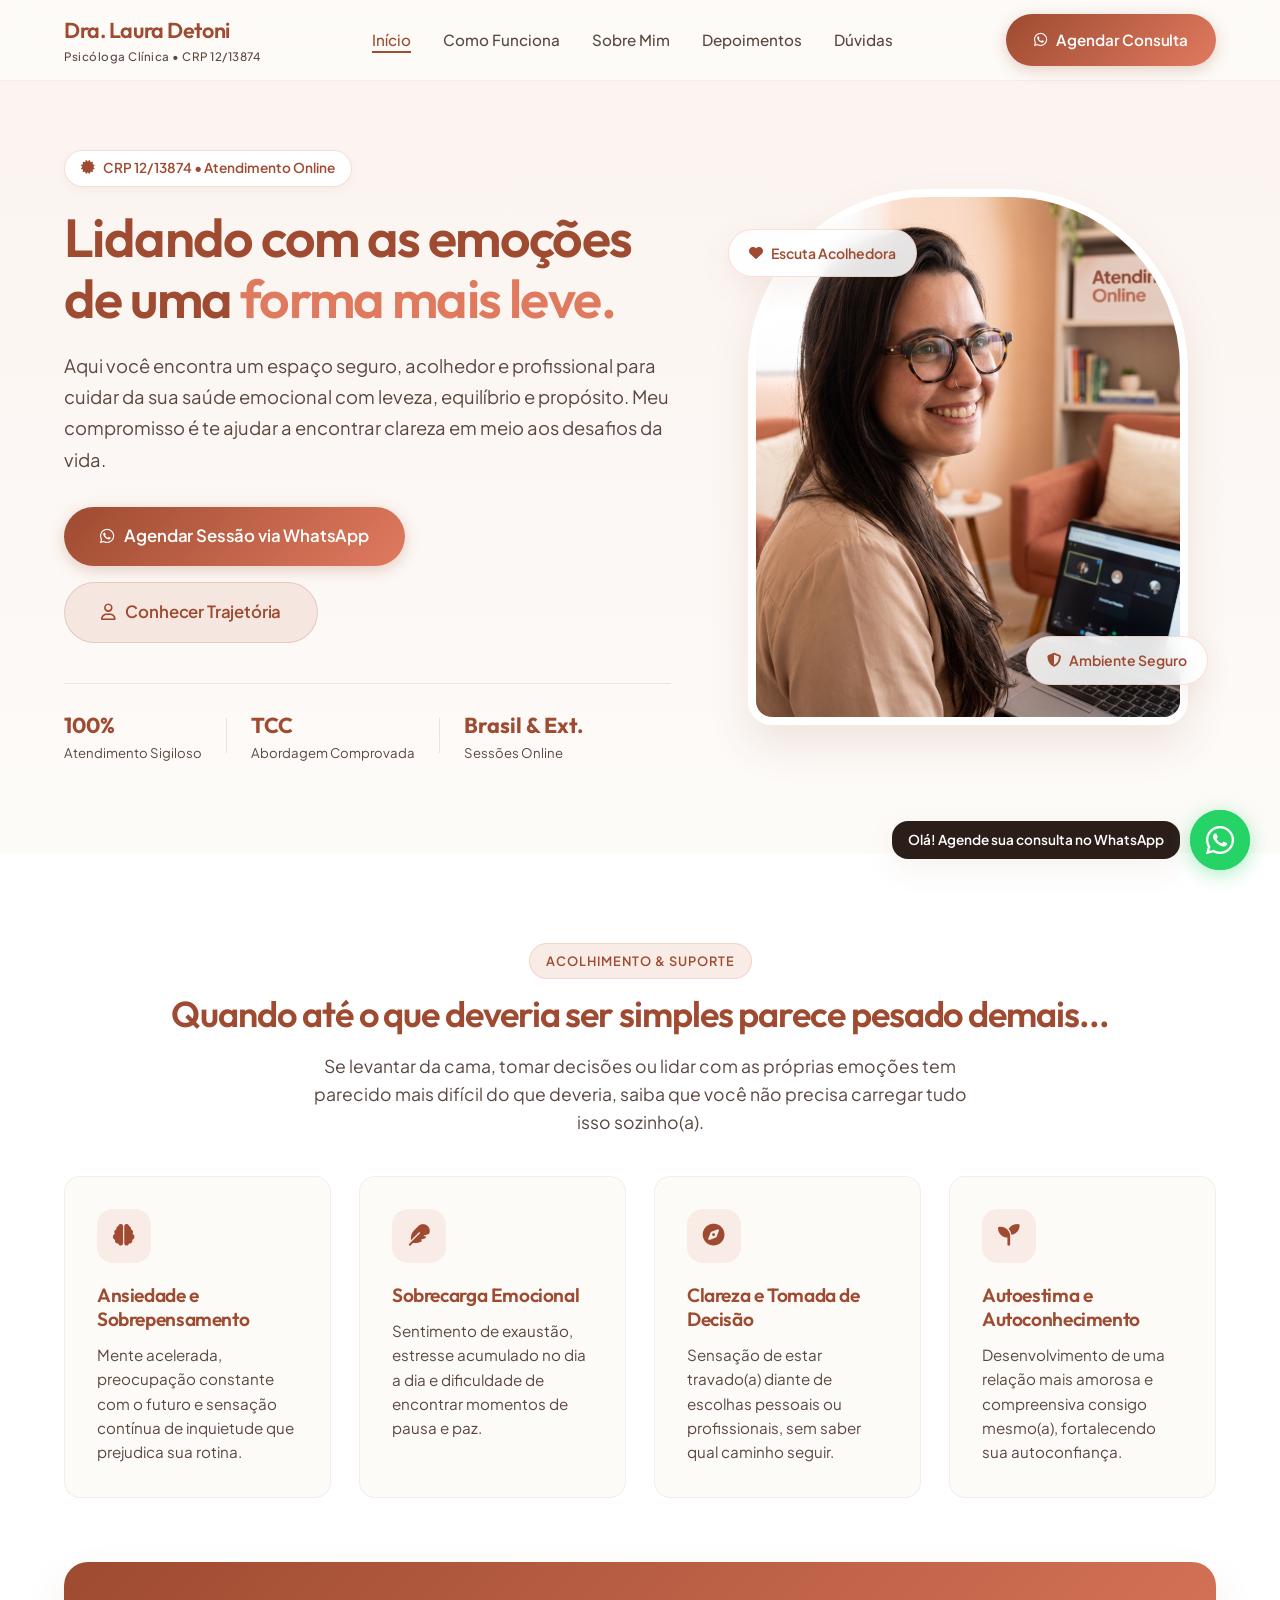
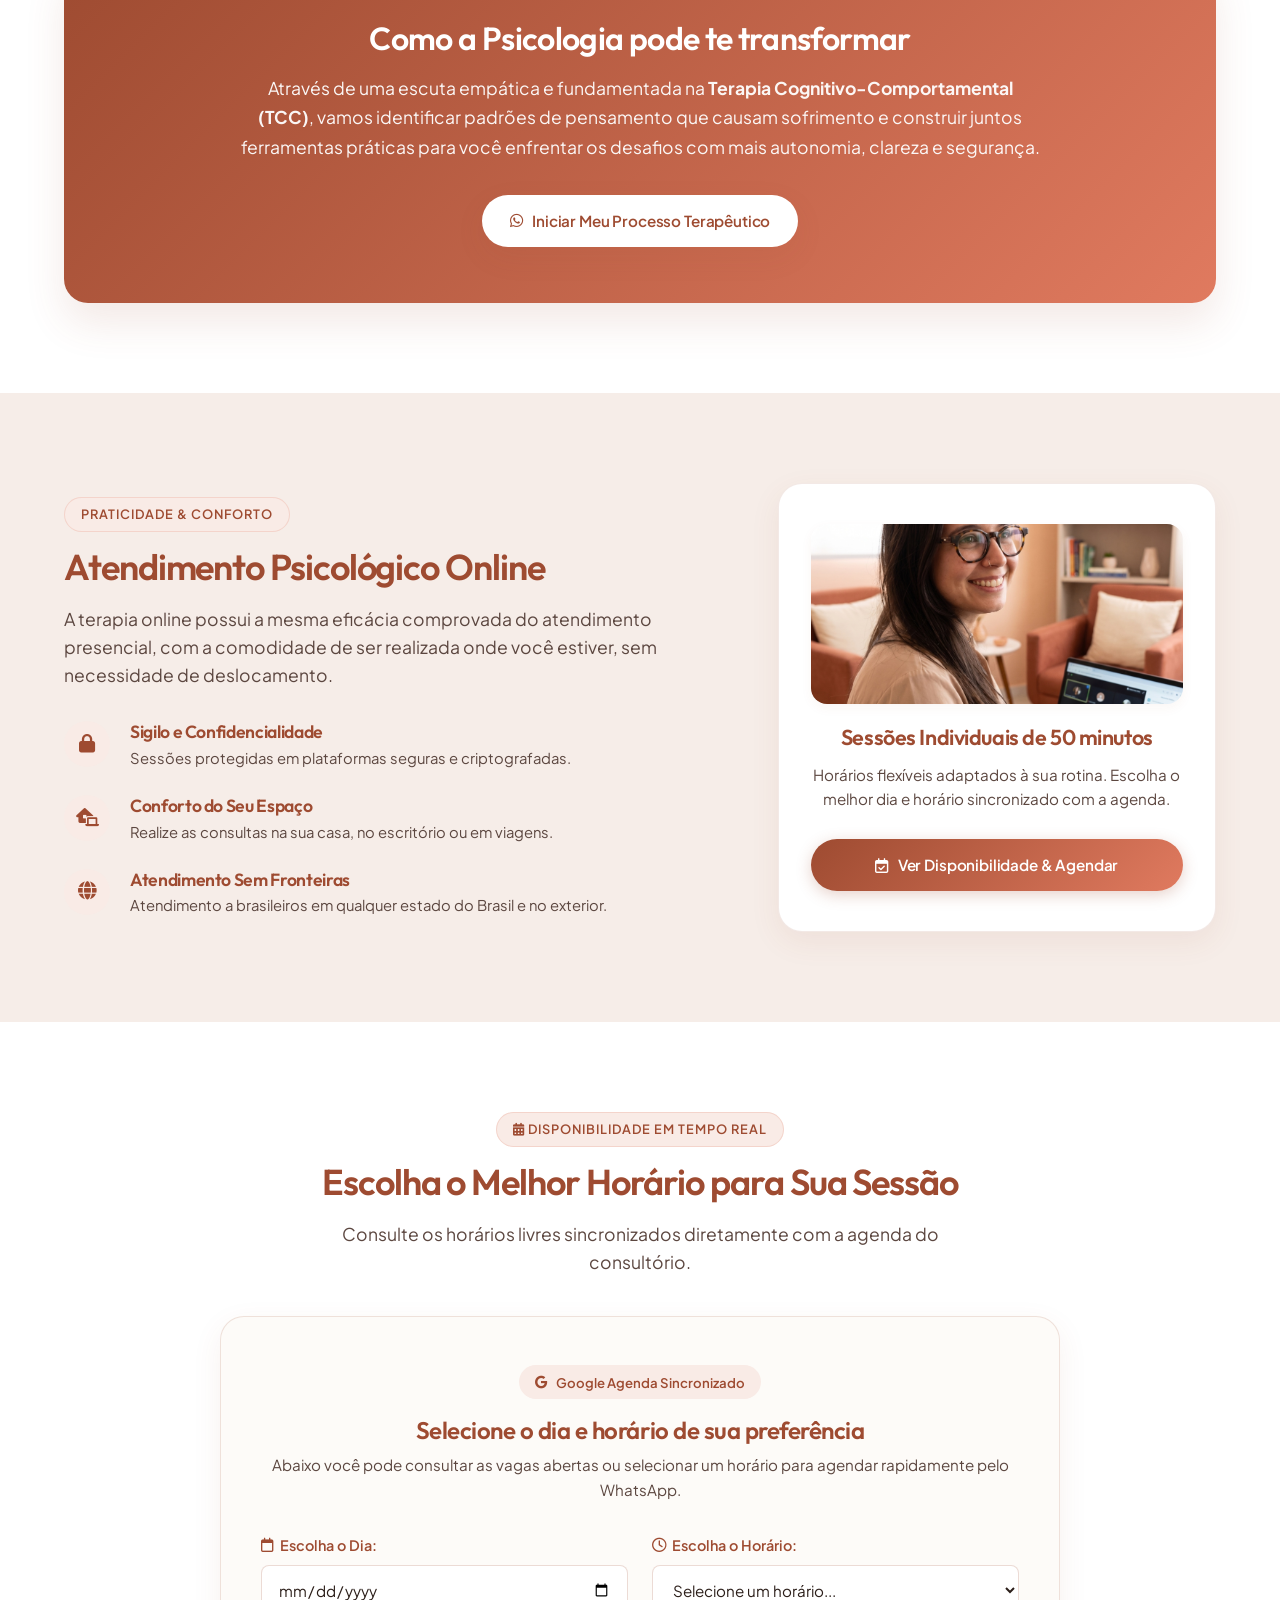
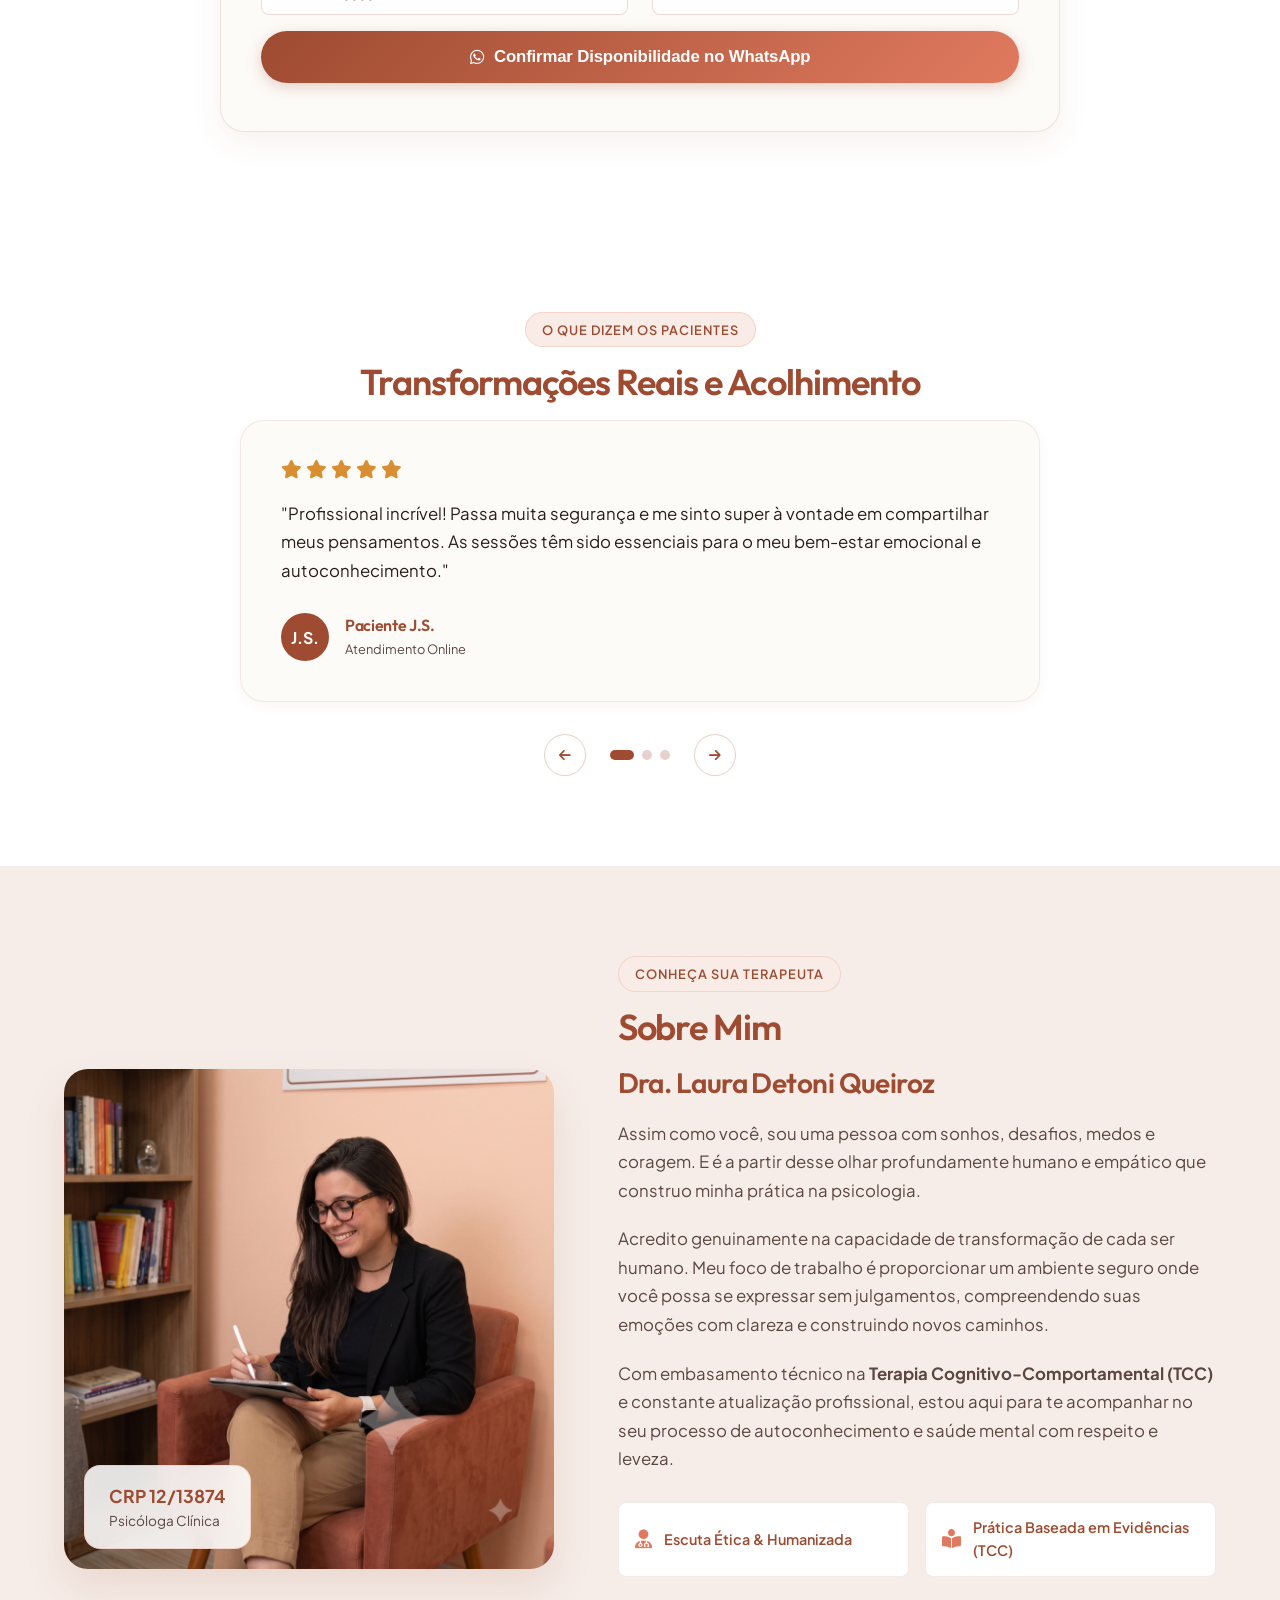
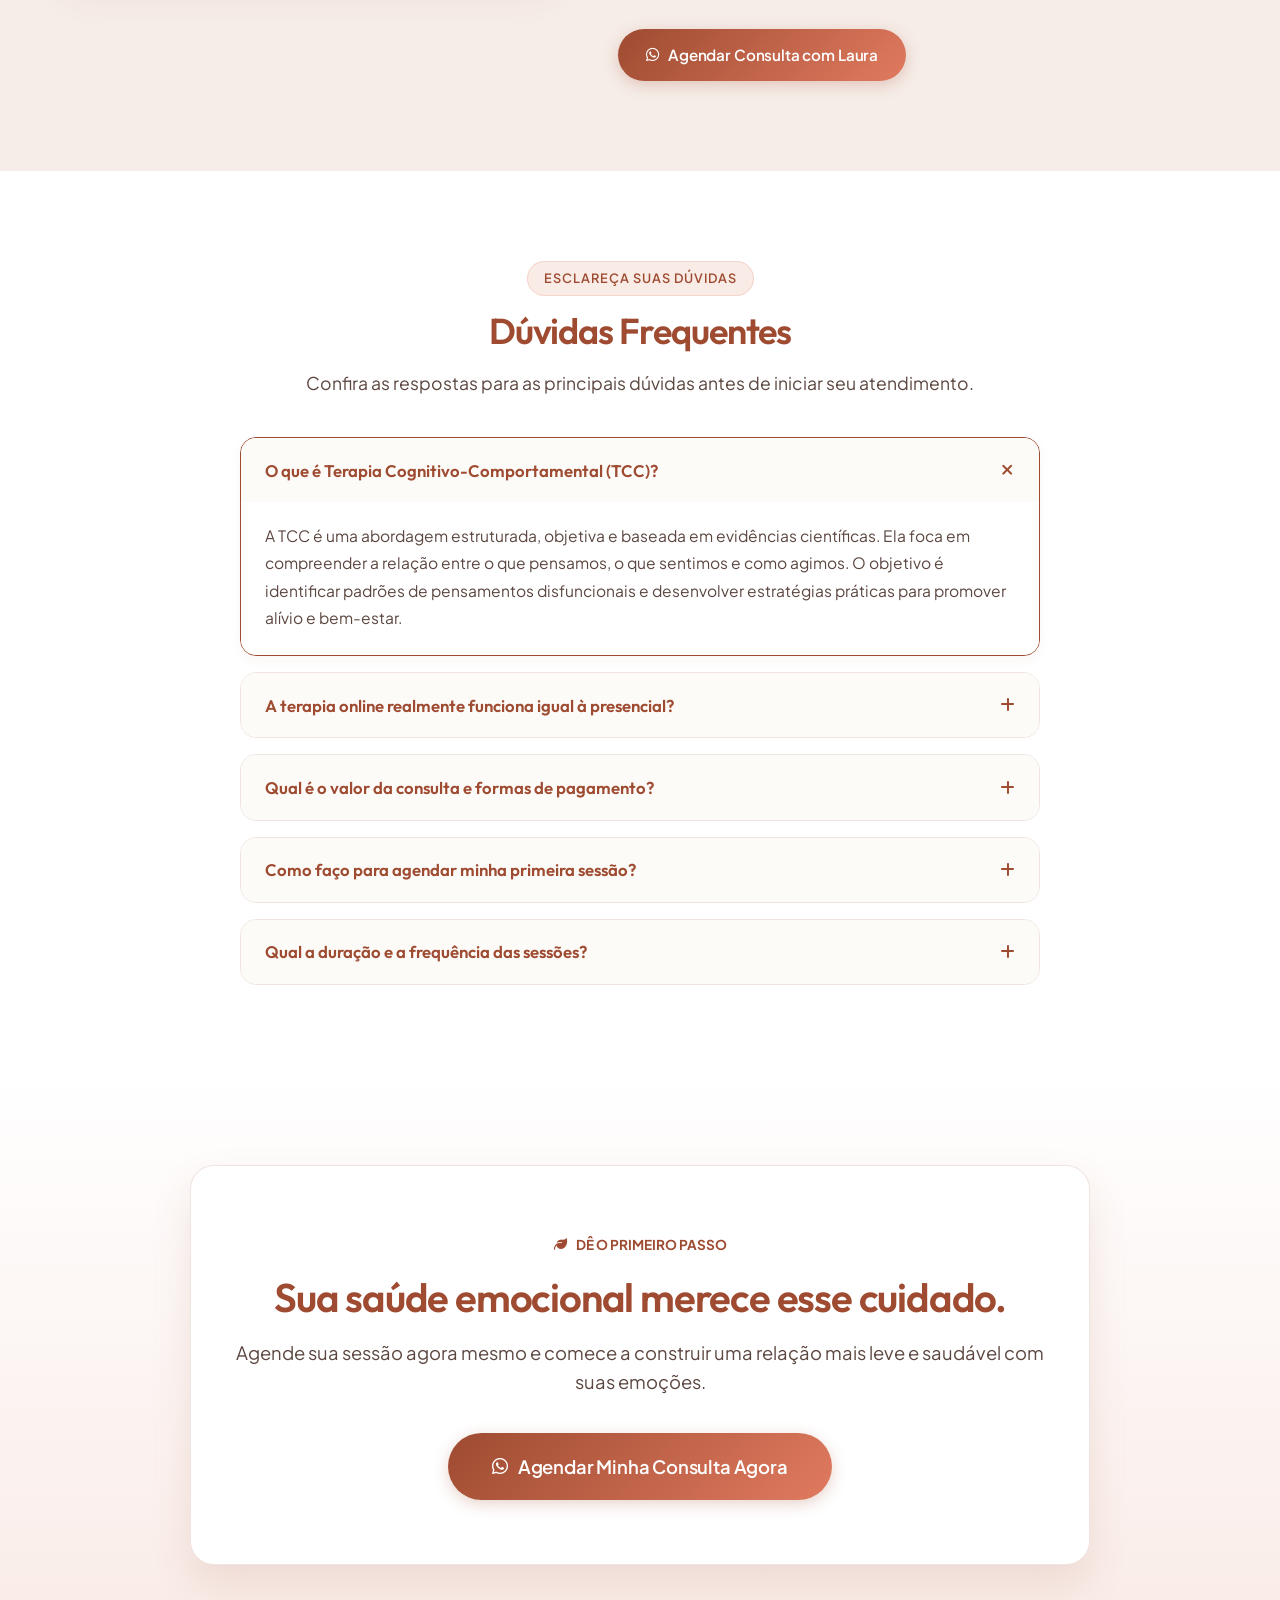
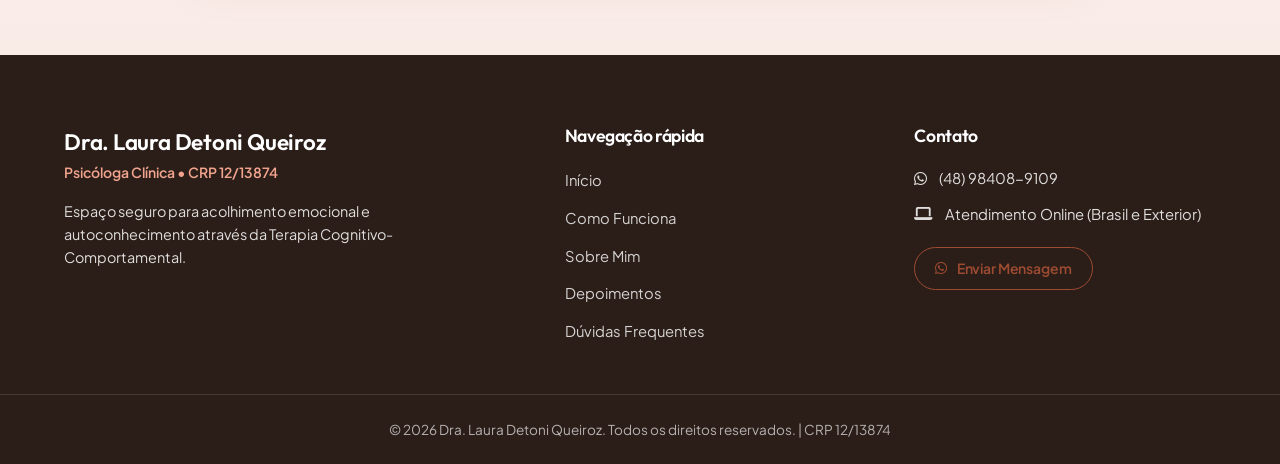
==== index.html @ 0f9ca3e1 "Primeiro commit" ====
<!DOCTYPE html>
<html lang="pt-BR">
<head>
    <meta charset="UTF-8">
    <meta name="viewport" content="width=device-width, initial-scale=1.0">
    <title>Dra. Laura Detoni Queiroz | Psicóloga Clínica - CRP 12/13874</title>
    <meta name="description" content="Espaço acolhedor e seguro para cuidar da sua saúde emocional. Atendimento psicológico online para todo o Brasil e exterior. Especialista em Terapia Cognitivo-Comportamental.">
    <meta name="keywords" content="Psicóloga, Terapia Online, Laura Detoni Queiroz, CRP 12/13874, TCC, Psicologia Clínica, Ansiedade, Autoestima">
    
    <!-- Open Graph / Social Media -->
    <meta property="og:title" content="Dra. Laura Detoni Queiroz | Psicóloga Clínica">
    <meta property="og:description" content="Lidando com as emoções de uma forma mais leve. Agende sua consulta de psicologia online.">
    <meta property="og:type" content="website">
    <meta property="og:image" content="assets/images/laura-hero.jpg">

    <!-- Google Fonts Minimalistas -->
    <link rel="preconnect" href="https://fonts.googleapis.com">
    <link rel="preconnect" href="https://fonts.gstatic.com" crossorigin>
    <link href="https://fonts.googleapis.com/css2?family=Outfit:wght@300;400;500;600;700&family=Plus+Jakarta+Sans:wght@300;400;500;600;700&display=swap" rel="stylesheet">
    
    <!-- FontAwesome Icons -->
    <link rel="stylesheet" href="https://cdnjs.cloudflare.com/ajax/libs/font-awesome/6.4.0/css/all.min.css">
    
    <!-- Custom CSS -->
    <link rel="stylesheet" href="style.css">
</head>
<body>

    <!-- Header / Navbar -->
    <header class="header" id="header">
        <div class="container header-container">
            <a href="#inicio" class="logo">
                <span class="logo-title">Dra. Laura Detoni</span>
                <span class="logo-subtitle">Psicóloga Clínica • CRP 12/13874</span>
            </a>

            <nav class="nav-menu" id="nav-menu">
                <ul class="nav-list">
                    <li><a href="#inicio" class="nav-link active">Início</a></li>
                    <li><a href="#como-funciona" class="nav-link">Como Funciona</a></li>
                    <li><a href="#sobre-mim" class="nav-link">Sobre Mim</a></li>
                    <li><a href="#depoimentos" class="nav-link">Depoimentos</a></li>
                    <li><a href="#faq" class="nav-link">Dúvidas</a></li>
                </ul>
            </nav>

            <div class="header-actions">
                <a href="https://api.whatsapp.com/send/?phone=5548984089109&text=Ol%C3%A1%20Laura!%20Vim%20pelo%20seu%20site%20e%20gostaria%20de%20conversar%20para%20agendar%20uma%20sess%C3%A3o." target="_blank" class="btn btn-primary btn-nav">
                    <i class="fa-brands fa-whatsapp"></i> Agendar Consulta
                </a>
                <button class="mobile-toggle" id="mobile-toggle" aria-label="Abrir Menu">
                    <i class="fa-solid fa-bars"></i>
                </button>
            </div>
        </div>
    </header>

    <!-- Hero Section -->
    <section class="hero" id="inicio">
        <div class="container hero-container">
            <div class="hero-content">
                <div class="badge-crp">
                    <i class="fa-solid fa-certificate"></i> CRP 12/13874 • Atendimento Online
                </div>
                <h1 class="hero-title">
                    Lidando com as emoções de uma <span class="highlight">forma mais leve.</span>
                </h1>
                <p class="hero-description">
                    Aqui você encontra um espaço seguro, acolhedor e profissional para cuidar da sua saúde emocional com leveza, equilíbrio e propósito. Meu compromisso é te ajudar a encontrar clareza em meio aos desafios da vida.
                </p>
                <div class="hero-buttons">
                    <a href="https://api.whatsapp.com/send/?phone=5548984089109&text=Ol%C3%A1%20Laura!%20Vim%20pelo%20seu%20site%20e%20gostaria%20de%20conversar%20para%20agendar%20uma%20sess%C3%A3o." target="_blank" class="btn btn-primary btn-lg">
                        <i class="fa-brands fa-whatsapp"></i> Agendar Sessão via WhatsApp
                    </a>
                    <a href="#sobre-mim" class="btn btn-secondary btn-lg">
                        <i class="fa-regular fa-user"></i> Conhecer Trajetória
                    </a>
                </div>
                
                <div class="hero-stats">
                    <div class="stat-item">
                        <span class="stat-number">100%</span>
                        <span class="stat-label">Atendimento Sigiloso</span>
                    </div>
                    <div class="stat-divider"></div>
                    <div class="stat-item">
                        <span class="stat-number">TCC</span>
                        <span class="stat-label">Abordagem Comprovada</span>
                    </div>
                    <div class="stat-divider"></div>
                    <div class="stat-item">
                        <span class="stat-number">Brasil & Ext.</span>
                        <span class="stat-label">Sessões Online</span>
                    </div>
                </div>
            </div>

            <div class="hero-image-wrapper">
                <div class="hero-image-card">
                    <div class="image-frame">
                        <img src="assets/images/laura-hero.jpg" alt="Dra. Laura Detoni Queiroz - Psicóloga Clínica" class="hero-img">
                    </div>
                    <div class="floating-badge badge-top">
                        <i class="fa-solid fa-heart"></i> Escuta Acolhedora
                    </div>
                    <div class="floating-badge badge-bottom">
                        <i class="fa-solid fa-shield-halved"></i> Ambiente Seguro
                    </div>
                </div>
            </div>
        </div>
    </section>

    <!-- Empathy & Connection Section -->
    <section class="empathy-section" id="como-funciona">
        <div class="container">
            <div class="section-header text-center">
                <span class="section-tag">Acolhimento & Suporte</span>
                <h2 class="section-title">Quando até o que deveria ser simples parece pesado demais...</h2>
                <p class="section-subtitle">
                    Se levantar da cama, tomar decisões ou lidar com as próprias emoções tem parecido mais difícil do que deveria, saiba que você não precisa carregar tudo isso sozinho(a).
                </p>
            </div>

            <div class="empathy-grid">
                <div class="empathy-card">
                    <div class="card-icon">
                        <i class="fa-solid fa-brain"></i>
                    </div>
                    <h3>Ansiedade e Sobrepensamento</h3>
                    <p>Mente acelerada, preocupação constante com o futuro e sensação contínua de inquietude que prejudica sua rotina.</p>
                </div>

                <div class="empathy-card">
                    <div class="card-icon">
                        <i class="fa-solid fa-feather"></i>
                    </div>
                    <h3>Sobrecarga Emocional</h3>
                    <p>Sentimento de exaustão, estresse acumulado no dia a dia e dificuldade de encontrar momentos de pausa e paz.</p>
                </div>

                <div class="empathy-card">
                    <div class="card-icon">
                        <i class="fa-solid fa-compass"></i>
                    </div>
                    <h3>Clareza e Tomada de Decisão</h3>
                    <p>Sensação de estar travado(a) diante de escolhas pessoais ou profissionais, sem saber qual caminho seguir.</p>
                </div>

                <div class="empathy-card">
                    <div class="card-icon">
                        <i class="fa-solid fa-seedling"></i>
                    </div>
                    <h3>Autoestima e Autoconhecimento</h3>
                    <p>Desenvolvimento de uma relação mais amorosa e compreensiva consigo mesmo(a), fortalecendo sua autoconfiança.</p>
                </div>
            </div>

            <div class="approach-banner">
                <div class="approach-content">
                    <h3>Como a Psicologia pode te transformar</h3>
                    <p>
                        Através de uma escuta empática e fundamentada na <strong>Terapia Cognitivo-Comportamental (TCC)</strong>, vamos identificar padrões de pensamento que causam sofrimento e construir juntos ferramentas práticas para você enfrentar os desafios com mais autonomia, clareza e segurança.
                    </p>
                    <a href="https://api.whatsapp.com/send/?phone=5548984089109&text=Ol%C3%A1%20Laura!%20Gostaria%20de%20saber%20mais%20sobre%20como%20funciona%20a%20terapia." target="_blank" class="btn btn-light">
                        <i class="fa-brands fa-whatsapp"></i> Iniciar Meu Processo Terapêutico
                    </a>
                </div>
            </div>
        </div>
    </section>

    <!-- Atendimento Online Section -->
    <section class="online-section">
        <div class="container">
            <div class="online-wrapper">
                <div class="online-info">
                    <span class="section-tag">Praticidade & Conforto</span>
                    <h2 class="section-title">Atendimento Psicológico Online</h2>
                    <p class="online-desc">
                        A terapia online possui a mesma eficácia comprovada do atendimento presencial, com a comodidade de ser realizada onde você estiver, sem necessidade de deslocamento.
                    </p>

                    <ul class="benefits-list">
                        <li>
                            <div class="benefit-icon"><i class="fa-solid fa-lock"></i></div>
                            <div>
                                <h4>Sigilo e Confidencialidade</h4>
                                <p>Sessões protegidas em plataformas seguras e criptografadas.</p>
                            </div>
                        </li>
                        <li>
                            <div class="benefit-icon"><i class="fa-solid fa-house-laptop"></i></div>
                            <div>
                                <h4>Conforto do Seu Espaço</h4>
                                <p>Realize as consultas na sua casa, no escritório ou em viagens.</p>
                            </div>
                        </li>
                        <li>
                            <div class="benefit-icon"><i class="fa-solid fa-globe"></i></div>
                            <div>
                                <h4>Atendimento Sem Fronteiras</h4>
                                <p>Atendimento a brasileiros em qualquer estado do Brasil e no exterior.</p>
                            </div>
                        </li>
                    </ul>
                </div>

                <div class="online-card">
                    <div class="card-inner text-center">
                        <div class="online-card-img-wrapper" style="margin-bottom: 1.25rem; border-radius: var(--radius-md); overflow: hidden; height: 180px; box-shadow: var(--shadow-sm);">
                            <img src="assets/images/laura-online.jpg" alt="Dra. Laura Detoni Queiroz em atendimento online" style="width: 100%; height: 100%; object-fit: cover; object-position: center center;">
                        </div>
                        <h3>Sessões Individuais de 50 minutos</h3>
                        <p>Horários flexíveis adaptados à sua rotina. Escolha o melhor dia e horário sincronizado com a agenda.</p>
                        <a href="#agendamento-online" class="btn btn-primary w-100">
                            <i class="fa-regular fa-calendar-check"></i> Ver Disponibilidade & Agendar
                        </a>
                    </div>
                </div>
            </div>
        </div>
    </section>

    <!-- Seção de Agendamento Integrado (Google Agenda) -->
    <section class="booking-section" id="agendamento-online">
        <div class="container">
            <div class="section-header text-center">
                <span class="section-tag"><i class="fa-solid fa-calendar-days"></i> Disponibilidade em Tempo Real</span>
                <h2 class="section-title">Escolha o Melhor Horário para Sua Sessão</h2>
                <p class="section-subtitle">Consulte os horários livres sincronizados diretamente com a agenda do consultório.</p>
            </div>

            <div class="booking-wrapper">
                <div class="booking-card">
                    <div class="booking-header">
                        <div class="booking-badge"><i class="fa-brands fa-google"></i> Google Agenda Sincronizado</div>
                        <h3>Selecione o dia e horário de sua preferência</h3>
                        <p>Abaixo você pode consultar as vagas abertas ou selecionar um horário para agendar rapidamente pelo WhatsApp.</p>
                    </div>

                    <!-- Widget de Agendamento Interativo -->
                    <div class="booking-widget-container">
                        <div class="quick-schedule-box">
                            <form id="quick-booking-form" onsubmit="handleQuickBooking(event)">
                                <div class="form-grid">
                                    <div class="form-group">
                                        <label for="booking-date"><i class="fa-regular fa-calendar"></i> Escolha o Dia:</label>
                                        <input type="date" id="booking-date" class="form-control" required min="2026-07-28">
                                    </div>

                                    <div class="form-group">
                                        <label for="booking-time"><i class="fa-regular fa-clock"></i> Escolha o Horário:</label>
                                        <select id="booking-time" class="form-control" required>
                                            <option value="">Selecione um horário...</option>
                                            <option value="08:00">08:00</option>
                                            <option value="09:00">09:00</option>
                                            <option value="10:00">10:00</option>
                                            <option value="11:00">11:00</option>
                                            <option value="14:00">14:00</option>
                                            <option value="15:00">15:00</option>
                                            <option value="16:00">16:00</option>
                                            <option value="17:00">17:00</option>
                                            <option value="18:00">18:00</option>
                                            <option value="19:00">19:00</option>
                                        </select>
                                    </div>
                                </div>

                                <button type="submit" class="btn btn-primary btn-lg w-100 mt-3">
                                    <i class="fa-brands fa-whatsapp"></i> Confirmar Disponibilidade no WhatsApp
                                </button>
                            </form>
                        </div>

                        <!-- Iframe Embed Placeholder para o Google Agenda / Calendly / Cal.com -->
                        <div class="google-calendar-embed-container" id="calendar-embed-container" style="display: none;">
                            <!-- O link da página de agendamento do Google Agenda ou Calendly será carregado aqui -->
                            <iframe id="google-calendar-iframe" src="" style="border: 0; width: 100%; height: 600px; border-radius: var(--radius-md);" frameborder="0" scrolling="no"></iframe>
                        </div>
                    </div>
                </div>
            </div>
        </div>
    </section>

    <!-- Depoimentos Section -->
    <section class="testimonials-section" id="depoimentos">
        <div class="container">
            <div class="section-header text-center">
                <span class="section-tag">O que dizem os pacientes</span>
                <h2 class="section-title">Transformações Reais e Acolhimento</h2>
            </div>

            <div class="testimonial-slider-container">
                <div class="testimonial-cards" id="testimonial-cards">
                    <div class="testimonial-card active">
                        <div class="stars">
                            <i class="fa-solid fa-star"></i><i class="fa-solid fa-star"></i><i class="fa-solid fa-star"></i><i class="fa-solid fa-star"></i><i class="fa-solid fa-star"></i>
                        </div>
                        <p class="testimonial-quote">
                            "Profissional incrível! Passa muita segurança e me sinto super à vontade em compartilhar meus pensamentos. As sessões têm sido essenciais para o meu bem-estar emocional e autoconhecimento."
                        </p>
                        <div class="patient-info">
                            <div class="patient-avatar">J.S.</div>
                            <div>
                                <h4 class="patient-name">Paciente J.S.</h4>
                                <span class="patient-tag">Atendimento Online</span>
                            </div>
                        </div>
                    </div>

                    <div class="testimonial-card">
                        <div class="stars">
                            <i class="fa-solid fa-star"></i><i class="fa-solid fa-star"></i><i class="fa-solid fa-star"></i><i class="fa-solid fa-star"></i><i class="fa-solid fa-star"></i>
                        </div>
                        <p class="testimonial-quote">
                            "Extremamente profissional, didática e acolhedora. Uma conversa tranquila que me fez sentir ouvido(a) e respeitado(a) desde a primeira sessão. Só tenho a agradecer pela evolução!"
                        </p>
                        <div class="patient-info">
                            <div class="patient-avatar">L.M.</div>
                            <div>
                                <h4 class="patient-name">Paciente L.M.R.</h4>
                                <span class="patient-tag">Atendimento Online</span>
                            </div>
                        </div>
                    </div>

                    <div class="testimonial-card">
                        <div class="stars">
                            <i class="fa-solid fa-star"></i><i class="fa-solid fa-star"></i><i class="fa-solid fa-star"></i><i class="fa-solid fa-star"></i><i class="fa-solid fa-star"></i>
                        </div>
                        <p class="testimonial-quote">
                            "Sou muito grata pelo acompanhamento com a Laura! Ela transmite leveza e empatia. Em cada sessão percebo mudanças reais nas minhas decisões diárias e no modo como lido com a ansiedade."
                        </p>
                        <div class="patient-info">
                            <div class="patient-avatar">T.L.</div>
                            <div>
                                <h4 class="patient-name">Paciente T.S.L.</h4>
                                <span class="patient-tag">Atendimento Online</span>
                            </div>
                        </div>
                    </div>
                </div>

                <div class="slider-controls">
                    <button class="slider-btn prev" id="slider-prev" aria-label="Depoimento Anterior"><i class="fa-solid fa-arrow-left"></i></button>
                    <div class="slider-dots" id="slider-dots">
                        <span class="dot active"></span>
                        <span class="dot"></span>
                        <span class="dot"></span>
                    </div>
                    <button class="slider-btn next" id="slider-next" aria-label="Próximo Depoimento"><i class="fa-solid fa-arrow-right"></i></button>
                </div>
            </div>
        </div>
    </section>

    <!-- Sobre Mim Section -->
    <section class="about-section" id="sobre-mim">
        <div class="container about-container">
            <div class="about-image-wrapper">
                <div class="about-img-card">
                    <img src="assets/images/laura-sobre.jpg" alt="Dra. Laura Detoni Queiroz no consultório" class="about-img">
                    <div class="about-experience-badge">
                        <span class="exp-crp">CRP 12/13874</span>
                        <span class="exp-text">Psicóloga Clínica</span>
                    </div>
                </div>
            </div>

            <div class="about-content">
                <span class="section-tag">Conheça Sua Terapeuta</span>
                <h2 class="section-title">Sobre Mim</h2>
                <h3 class="about-subtitle">Dra. Laura Detoni Queiroz</h3>

                <p class="about-text">
                    Assim como você, sou uma pessoa com sonhos, desafios, medos e coragem. E é a partir desse olhar profundamente humano e empático que construo minha prática na psicologia.
                </p>
                <p class="about-text">
                    Acredito genuinamente na capacidade de transformação de cada ser humano. Meu foco de trabalho é proporcionar um ambiente seguro onde você possa se expressar sem julgamentos, compreendendo suas emoções com clareza e construindo novos caminhos.
                </p>
                <p class="about-text">
                    Com embasamento técnico na <strong>Terapia Cognitivo-Comportamental (TCC)</strong> e constante atualização profissional, estou aqui para te acompanhar no seu processo de autoconhecimento e saúde mental com respeito e leveza.
                </p>

                <div class="about-highlights">
                    <div class="highlight-box">
                        <i class="fa-solid fa-user-doctor"></i>
                        <span>Escuta Ética & Humanizada</span>
                    </div>
                    <div class="highlight-box">
                        <i class="fa-solid fa-book-open-reader"></i>
                        <span>Prática Baseada em Evidências (TCC)</span>
                    </div>
                </div>

                <a href="https://api.whatsapp.com/send/?phone=5548984089109&text=Ol%C3%A1%20Laura!%20Li%20seu%20sobre%20mim%20e%20gostaria%20de%20agendar%20uma%20sess%C3%A3o." target="_blank" class="btn btn-primary mt-4">
                    <i class="fa-brands fa-whatsapp"></i> Agendar Consulta com Laura
                </a>
            </div>
        </div>
    </section>

    <!-- FAQ Section -->
    <section class="faq-section" id="faq">
        <div class="container">
            <div class="section-header text-center">
                <span class="section-tag">Esclareça suas dúvidas</span>
                <h2 class="section-title">Dúvidas Frequentes</h2>
                <p class="section-subtitle">Confira as respostas para as principais dúvidas antes de iniciar seu atendimento.</p>
            </div>

            <div class="faq-accordion">
                <div class="faq-item active">
                    <button class="faq-question">
                        <span>O que é Terapia Cognitivo-Comportamental (TCC)?</span>
                        <i class="fa-solid fa-plus faq-icon"></i>
                    </button>
                    <div class="faq-answer">
                        <p>A TCC é uma abordagem estruturada, objetiva e baseada em evidências científicas. Ela foca em compreender a relação entre o que pensamos, o que sentimos e como agimos. O objetivo é identificar padrões de pensamentos disfuncionais e desenvolver estratégias práticas para promover alívio e bem-estar.</p>
                    </div>
                </div>

                <div class="faq-item">
                    <button class="faq-question">
                        <span>A terapia online realmente funciona igual à presencial?</span>
                        <i class="fa-solid fa-plus faq-icon"></i>
                    </button>
                    <div class="faq-answer">
                        <p>Sim! Diversos estudos comprovam que a terapia online possui exatamente a mesma eficácia do atendimento presencial. Além disso, ela proporciona maior praticidade, economia de tempo com transporte e o conforto de realizar a sessão onde você se sentir mais acolhido(a).</p>
                    </div>
                </div>

                <div class="faq-item">
                    <button class="faq-question">
                        <span>Qual é o valor da consulta e formas de pagamento?</span>
                        <i class="fa-solid fa-plus faq-icon"></i>
                    </button>
                    <div class="faq-answer">
                        <p>Conforme o Código de Ética do Conselho Federal de Psicologia (CFP), não é permitida a divulgação pública de valores de honorários. Para receber todas as informações sobre valores, pacotes e formas de pagamento, clique no botão abaixo para falar comigo diretamente no WhatsApp.</p>
                        <a href="https://api.whatsapp.com/send/?phone=5548984089109&text=Ol%C3%A1%20Laura!%20Gostaria%20de%20saber%20os%20valores%20das%20consultas." target="_blank" class="btn btn-secondary btn-sm mt-3">
                            <i class="fa-brands fa-whatsapp"></i> Consultar Valores no WhatsApp
                        </a>
                    </div>
                </div>

                <div class="faq-item">
                    <button class="faq-question">
                        <span>Como faço para agendar minha primeira sessão?</span>
                        <i class="fa-solid fa-plus faq-icon"></i>
                    </button>
                    <div class="faq-answer">
                        <p>O agendamento é feito de forma simples e rápida através do WhatsApp. Basta clicar em qualquer botão do site para entrar em contato. Alinharemos o melhor dia e horário para você e tiraremos qualquer dúvida prévia.</p>
                    </div>
                </div>

                <div class="faq-item">
                    <button class="faq-question">
                        <span>Qual a duração e a frequência das sessões?</span>
                        <i class="fa-solid fa-plus faq-icon"></i>
                    </button>
                    <div class="faq-answer">
                        <p>Cada sessão de terapia tem duração de aproximadamente 50 minutos. Recomenda-se a frequência semanal no início do processo, podendo ser espaçada conforme sua evolução e necessidade acordada em conjunto.</p>
                    </div>
                </div>
            </div>
        </div>
    </section>

    <!-- Call to Action Banner -->
    <section class="cta-banner">
        <div class="container text-center">
            <div class="cta-card">
                <span class="cta-tag"><i class="fa-solid fa-leaf"></i> Dê o primeiro passo</span>
                <h2>Sua saúde emocional merece esse cuidado.</h2>
                <p>Agende sua sessão agora mesmo e comece a construir uma relação mais leve e saudável com suas emoções.</p>
                <a href="https://api.whatsapp.com/send/?phone=5548984089109&text=Ol%C3%A1%20Laura!%20Decidi%20dar%20o%20primeiro%20passo%20e%20gostaria%20de%20agendar%20uma%20sess%C3%A3o." target="_blank" class="btn btn-primary btn-xl">
                    <i class="fa-brands fa-whatsapp"></i> Agendar Minha Consulta Agora
                </a>
            </div>
        </div>
    </section>

    <!-- Footer -->
    <footer class="footer">
        <div class="container footer-container">
            <div class="footer-brand">
                <a href="#inicio" class="footer-logo">Dra. Laura Detoni Queiroz</a>
                <p class="footer-crp">Psicóloga Clínica • CRP 12/13874</p>
                <p class="footer-desc">Espaço seguro para acolhimento emocional e autoconhecimento através da Terapia Cognitivo-Comportamental.</p>
            </div>

            <div class="footer-links">
                <h4>Navegação rápida</h4>
                <ul>
                    <li><a href="#inicio">Início</a></li>
                    <li><a href="#como-funciona">Como Funciona</a></li>
                    <li><a href="#sobre-mim">Sobre Mim</a></li>
                    <li><a href="#depoimentos">Depoimentos</a></li>
                    <li><a href="#faq">Dúvidas Frequentes</a></li>
                </ul>
            </div>

            <div class="footer-contact">
                <h4>Contato</h4>
                <p><i class="fa-brands fa-whatsapp"></i> (48) 98408-9109</p>
                <p><i class="fa-solid fa-laptop"></i> Atendimento Online (Brasil e Exterior)</p>
                <a href="https://api.whatsapp.com/send/?phone=5548984089109&text=Ol%C3%A1%20Laura!%20Vim%20pelo%20site." target="_blank" class="btn btn-outline btn-sm mt-2">
                    <i class="fa-brands fa-whatsapp"></i> Enviar Mensagem
                </a>
            </div>
        </div>

        <div class="footer-bottom text-center">
            <div class="container">
                <p>© 2026 Dra. Laura Detoni Queiroz. Todos os direitos reservados. | CRP 12/13874</p>
            </div>
        </div>
    </footer>

    <!-- Floating WhatsApp Widget -->
    <div class="whatsapp-float">
        <div class="whatsapp-tooltip">
            <span>Olá! Agende sua consulta no WhatsApp</span>
        </div>
        <a href="https://api.whatsapp.com/send/?phone=5548984089109&text=Ol%C3%A1%20Laura!%20Vim%20pelo%20seu%20site%20e%20gostaria%20de%20agendar%20uma%20sess%C3%A3o." target="_blank" class="whatsapp-btn" aria-label="Conversar no WhatsApp">
            <i class="fa-brands fa-whatsapp"></i>
            <span class="pulse-ring"></span>
        </a>
    </div>

    <!-- Custom JS -->
    <script src="script.js"></script>
</body>
</html>
---- style.css ----
/* ==========================================================================
   CSS Design System - Dra. Laura Detoni Queiroz | Psicologia Clínica
   Palette: Earthy Tones & Soft Salmon (Tons Terrosos & Salmão)
   Typography: Minimalist & Modern Sans-Serif (Outfit & Plus Jakarta Sans)
   ========================================================================== */

/* Root Variables & Color Tokens */
:root {
    /* Earthy Tones & Salmon Palette */
    --primary-color: #9E4B31;          /* Warm Terracotta / Clay */
    --primary-hover: #823B24;          /* Deep Earthy Rust */
    --primary-light: #F9EBE6;          /* Soft Salmon Cream Tint */
    --secondary-color: #E07A5F;        /* Vibrant Warm Salmon */
    --accent-salmon: #F2A48E;          /* Soft Gentle Salmon */
    --accent-gold: #D98E32;            /* Warm Amber Accent */
    --accent-soft: #F5E6DF;            /* Warm Terracotta Blush */
    
    --bg-body: #FDFBF8;                /* Warm Linen Off-White */
    --bg-card: #FFFFFF;
    --bg-alt: #F6EDE8;                 /* Soft Terracotta Tinted Section BG */
    
    --text-primary: #2B1E19;           /* Deep Charcoal Earth Brown */
    --text-secondary: #5C4740;         /* Warm Muted Brown */
    --text-light: #8C726A;
    --text-white: #FFFFFF;

    /* Minimalist Fonts */
    --font-heading: 'Outfit', 'Plus Jakarta Sans', sans-serif;
    --font-sans: 'Plus Jakarta Sans', sans-serif;

    /* Shadows & Glassmorphism */
    --shadow-sm: 0 4px 12px rgba(158, 75, 49, 0.05);
    --shadow-md: 0 10px 30px rgba(158, 75, 49, 0.08);
    --shadow-lg: 0 20px 40px rgba(158, 75, 49, 0.12);
    --glass-bg: rgba(255, 255, 255, 0.88);
    --glass-border: 1px solid rgba(242, 164, 142, 0.35);
    
    /* Layout & Radius */
    --radius-sm: 8px;
    --radius-md: 16px;
    --radius-lg: 24px;
    --radius-full: 999px;
    --transition: all 0.3s cubic-bezier(0.4, 0, 0.2, 1);
}

/* Reset & Global */
*, *::before, *::after {
    box-sizing: border-box;
    margin: 0;
    padding: 0;
}

html {
    scroll-behavior: smooth;
    font-size: 16px;
}

body {
    font-family: var(--font-sans);
    background-color: var(--bg-body);
    color: var(--text-primary);
    line-height: 1.6;
    overflow-x: hidden;
    -webkit-font-smoothing: antialiased;
    -moz-osx-font-smoothing: grayscale;
}

img {
    max-width: 100%;
    height: auto;
    display: block;
}

a {
    text-decoration: none;
    color: inherit;
    transition: var(--transition);
}

ul {
    list-style: none;
}

/* Container */
.container {
    width: 100%;
    max-width: 1200px;
    margin: 0 auto;
    padding: 0 1.5rem;
}

.text-center { text-align: center; }
.mt-2 { margin-top: 0.5rem; }
.mt-3 { margin-top: 1rem; }
.mt-4 { margin-top: 1.5rem; }
.w-100 { width: 100%; }

/* Minimalist Typography */
h1, h2, h3, h4 {
    font-family: var(--font-heading);
    color: var(--text-primary);
    font-weight: 600;
    line-height: 1.25;
    letter-spacing: -0.02em;
}

.section-tag {
    display: inline-block;
    padding: 0.4rem 1rem;
    background-color: var(--primary-light);
    color: var(--primary-color);
    border-radius: var(--radius-full);
    font-size: 0.8rem;
    font-weight: 600;
    letter-spacing: 1px;
    text-transform: uppercase;
    margin-bottom: 0.75rem;
    border: 1px solid rgba(224, 122, 95, 0.2);
}

.section-title {
    font-family: var(--font-heading);
    font-size: 2.25rem;
    font-weight: 600;
    color: var(--primary-color);
    margin-bottom: 1rem;
    letter-spacing: -0.03em;
}

.section-subtitle {
    font-size: 1.1rem;
    color: var(--text-secondary);
    max-width: 680px;
    margin: 0 auto 2.5rem;
    font-weight: 400;
}

/* Buttons */
.btn {
    display: inline-flex;
    align-items: center;
    justify-content: center;
    gap: 0.6rem;
    padding: 0.85rem 1.75rem;
    border-radius: var(--radius-full);
    font-weight: 600;
    font-size: 0.95rem;
    cursor: pointer;
    border: none;
    letter-spacing: -0.01em;
    transition: var(--transition);
}

.btn-primary {
    background: linear-gradient(135deg, var(--primary-color) 0%, var(--secondary-color) 100%);
    color: var(--text-white);
    box-shadow: 0 4px 15px rgba(158, 75, 49, 0.25);
}

.btn-primary:hover {
    background: linear-gradient(135deg, var(--primary-hover) 0%, var(--primary-color) 100%);
    transform: translateY(-2px);
    box-shadow: 0 8px 25px rgba(158, 75, 49, 0.35);
}

.btn-secondary {
    background-color: var(--accent-soft);
    color: var(--primary-color);
    border: 1px solid rgba(158, 75, 49, 0.18);
}

.btn-secondary:hover {
    background-color: var(--primary-light);
    transform: translateY(-2px);
}

.btn-light {
    background-color: var(--text-white);
    color: var(--primary-color);
    box-shadow: var(--shadow-md);
}

.btn-light:hover {
    background-color: var(--bg-body);
    transform: translateY(-2px);
}

.btn-outline {
    background: transparent;
    border: 1.5px solid var(--primary-color);
    color: var(--primary-color);
}

.btn-outline:hover {
    background-color: var(--primary-color);
    color: var(--text-white);
}

.btn-lg {
    padding: 1rem 2.25rem;
    font-size: 1.05rem;
}

.btn-xl {
    padding: 1.2rem 2.75rem;
    font-size: 1.15rem;
}

.btn-sm {
    padding: 0.6rem 1.25rem;
    font-size: 0.875rem;
}

/* ==========================================================================
   Header & Navigation
   ========================================================================== */
.header {
    position: fixed;
    top: 0;
    left: 0;
    width: 100%;
    z-index: 1000;
    background: rgba(253, 251, 248, 0.92);
    backdrop-filter: blur(12px);
    border-bottom: 1px solid rgba(158, 75, 49, 0.08);
    transition: var(--transition);
}

.header.scrolled {
    background: rgba(255, 255, 255, 0.96);
    box-shadow: var(--shadow-sm);
}

.header-container {
    display: flex;
    align-items: center;
    justify-content: space-between;
    height: 80px;
}

.logo {
    display: flex;
    flex-direction: column;
}

.logo-title {
    font-family: var(--font-heading);
    font-size: 1.35rem;
    font-weight: 600;
    color: var(--primary-color);
    letter-spacing: -0.02em;
}

.logo-subtitle {
    font-size: 0.725rem;
    color: var(--text-secondary);
    font-weight: 500;
    letter-spacing: 0.5px;
}

.nav-list {
    display: flex;
    align-items: center;
    gap: 2rem;
}

.nav-link {
    font-weight: 500;
    font-size: 0.95rem;
    color: var(--text-secondary);
    position: relative;
    padding: 0.25rem 0;
}

.nav-link:hover, .nav-link.active {
    color: var(--primary-color);
}

.nav-link::after {
    content: '';
    position: absolute;
    bottom: 0;
    left: 0;
    width: 0;
    height: 2px;
    background-color: var(--primary-color);
    transition: var(--transition);
}

.nav-link:hover::after, .nav-link.active::after {
    width: 100%;
}

.header-actions {
    display: flex;
    align-items: center;
    gap: 1rem;
}

.mobile-toggle {
    display: none;
    background: none;
    border: none;
    font-size: 1.5rem;
    color: var(--primary-color);
    cursor: pointer;
}

/* ==========================================================================
   Hero Section
   ========================================================================== */
.hero {
    padding-top: 150px;
    padding-bottom: 90px;
    position: relative;
    background: linear-gradient(180deg, rgba(249, 235, 230, 0.5) 0%, rgba(253, 251, 248, 1) 100%);
    overflow: hidden;
}

.hero-container {
    display: grid;
    grid-template-columns: 1.1fr 0.9fr;
    gap: 3rem;
    align-items: center;
}

.badge-crp {
    display: inline-flex;
    align-items: center;
    gap: 0.5rem;
    background: var(--bg-card);
    border: 1px solid rgba(224, 122, 95, 0.25);
    padding: 0.4rem 1rem;
    border-radius: var(--radius-full);
    font-size: 0.85rem;
    font-weight: 600;
    color: var(--primary-color);
    box-shadow: var(--shadow-sm);
    margin-bottom: 1.25rem;
}

.hero-title {
    font-family: var(--font-heading);
    font-size: 3.35rem;
    font-weight: 600;
    line-height: 1.15;
    margin-bottom: 1.25rem;
    color: var(--primary-color);
    letter-spacing: -0.03em;
}

.hero-title .highlight {
    font-weight: 600;
    color: var(--secondary-color);
}

.hero-description {
    font-size: 1.15rem;
    color: var(--text-secondary);
    margin-bottom: 2rem;
    line-height: 1.7;
    font-weight: 400;
}

.hero-buttons {
    display: flex;
    flex-wrap: wrap;
    gap: 1rem;
    margin-bottom: 2.5rem;
}

.hero-stats {
    display: flex;
    align-items: center;
    gap: 1.5rem;
    padding-top: 1.5rem;
    border-top: 1px solid rgba(158, 75, 49, 0.12);
}

.stat-item {
    display: flex;
    flex-direction: column;
}

.stat-number {
    font-family: var(--font-heading);
    font-size: 1.35rem;
    font-weight: 700;
    color: var(--primary-color);
}

.stat-label {
    font-size: 0.825rem;
    color: var(--text-secondary);
}

.stat-divider {
    width: 1px;
    height: 35px;
    background-color: rgba(158, 75, 49, 0.15);
}

/* Hero Image Card */
.hero-image-wrapper {
    position: relative;
    display: flex;
    justify-content: center;
}

.hero-image-card {
    position: relative;
    max-width: 440px;
    width: 100%;
}

.image-frame {
    border-radius: 180px 180px 24px 24px;
    overflow: hidden;
    box-shadow: var(--shadow-lg);
    border: 8px solid var(--bg-card);
}

.hero-img {
    width: 100%;
    height: 520px;
    object-fit: cover;
    object-position: center center;
    transition: var(--transition);
}

.hero-image-card:hover .hero-img {
    transform: scale(1.03);
}

.floating-badge {
    position: absolute;
    background: var(--glass-bg);
    backdrop-filter: blur(10px);
    border: var(--glass-border);
    padding: 0.75rem 1.25rem;
    border-radius: var(--radius-full);
    font-weight: 600;
    font-size: 0.875rem;
    color: var(--primary-color);
    box-shadow: var(--shadow-md);
    display: flex;
    align-items: center;
    gap: 0.5rem;
    animation: float 4s ease-in-out infinite;
}

.badge-top {
    top: 40px;
    left: -20px;
}

.badge-bottom {
    bottom: 40px;
    right: -20px;
    animation-delay: 2s;
}

@keyframes float {
    0%, 100% { transform: translateY(0); }
    50% { transform: translateY(-10px); }
}

/* ==========================================================================
   Empathy Section
   ========================================================================== */
.empathy-section {
    padding: 90px 0;
    background-color: var(--bg-card);
}

.empathy-grid {
    display: grid;
    grid-template-columns: repeat(auto-fit, minmax(260px, 1fr));
    gap: 1.75rem;
    margin-bottom: 4rem;
}

.empathy-card {
    background-color: var(--bg-body);
    padding: 2rem;
    border-radius: var(--radius-md);
    border: 1px solid rgba(158, 75, 49, 0.08);
    transition: var(--transition);
}

.empathy-card:hover {
    transform: translateY(-5px);
    box-shadow: var(--shadow-md);
    border-color: rgba(224, 122, 95, 0.3);
}

.card-icon {
    width: 54px;
    height: 54px;
    border-radius: 16px;
    background-color: var(--primary-light);
    color: var(--primary-color);
    display: flex;
    align-items: center;
    justify-content: center;
    font-size: 1.35rem;
    margin-bottom: 1.25rem;
}

.empathy-card h3 {
    font-size: 1.2rem;
    margin-bottom: 0.75rem;
    color: var(--primary-color);
    font-weight: 600;
}

.empathy-card p {
    font-size: 0.95rem;
    color: var(--text-secondary);
}

.approach-banner {
    background: linear-gradient(135deg, var(--primary-color) 0%, var(--secondary-color) 100%);
    color: var(--text-white);
    padding: 3.5rem 2.5rem;
    border-radius: var(--radius-lg);
    box-shadow: var(--shadow-lg);
    text-align: center;
}

.approach-content {
    max-width: 800px;
    margin: 0 auto;
}

.approach-content h3 {
    font-family: var(--font-heading);
    color: var(--text-white);
    font-size: 2rem;
    font-weight: 600;
    margin-bottom: 1rem;
    letter-spacing: -0.02em;
}

.approach-content p {
    font-size: 1.1rem;
    line-height: 1.7;
    margin-bottom: 2rem;
    opacity: 0.95;
}

/* ==========================================================================
   Booking Section (Agendamento Integrado)
   ========================================================================== */
.booking-section {
    padding: 90px 0;
    background-color: var(--bg-card);
}

.booking-wrapper {
    max-width: 840px;
    margin: 0 auto;
}

.booking-card {
    background-color: var(--bg-body);
    padding: 3rem 2.5rem;
    border-radius: var(--radius-lg);
    box-shadow: var(--shadow-md);
    border: 1px solid rgba(158, 75, 49, 0.15);
}

.booking-header {
    text-align: center;
    margin-bottom: 2rem;
}

.booking-badge {
    display: inline-flex;
    align-items: center;
    gap: 0.5rem;
    background-color: var(--primary-light);
    color: var(--primary-color);
    padding: 0.4rem 1rem;
    border-radius: var(--radius-full);
    font-size: 0.825rem;
    font-weight: 600;
    margin-bottom: 1rem;
}

.booking-header h3 {
    font-size: 1.5rem;
    color: var(--primary-color);
    margin-bottom: 0.5rem;
}

.booking-header p {
    font-size: 0.95rem;
    color: var(--text-secondary);
}

.form-grid {
    display: grid;
    grid-template-columns: 1fr 1fr;
    gap: 1.5rem;
}

.form-group {
    display: flex;
    flex-direction: column;
    gap: 0.5rem;
    text-align: left;
}

.form-group label {
    font-size: 0.9rem;
    font-weight: 600;
    color: var(--primary-color);
    display: flex;
    align-items: center;
    gap: 0.4rem;
}

.form-control {
    width: 100%;
    padding: 0.85rem 1rem;
    border-radius: var(--radius-sm);
    border: 1px solid rgba(158, 75, 49, 0.2);
    background-color: var(--bg-card);
    font-family: var(--font-sans);
    font-size: 0.95rem;
    color: var(--text-primary);
    outline: none;
    transition: var(--transition);
}

.form-control:focus {
    border-color: var(--primary-color);
    box-shadow: 0 0 0 3px rgba(158, 75, 49, 0.15);
}

@media (max-width: 576px) {
    .form-grid {
        grid-template-columns: 1fr;
    }
    .booking-card {
        padding: 2rem 1.5rem;
    }
}

/* ==========================================================================
   Online Section
   ========================================================================== */
.online-section {
    padding: 90px 0;
    background-color: var(--bg-alt);
}

.online-wrapper {
    display: grid;
    grid-template-columns: 1.2fr 0.8fr;
    gap: 3.5rem;
    align-items: center;
}

.online-desc {
    font-size: 1.1rem;
    color: var(--text-secondary);
    margin-bottom: 2rem;
}

.benefits-list {
    display: flex;
    flex-direction: column;
    gap: 1.5rem;
}

.benefits-list li {
    display: flex;
    gap: 1.25rem;
    align-items: flex-start;
}

.benefit-icon {
    width: 46px;
    height: 46px;
    border-radius: 50%;
    background-color: var(--primary-light);
    color: var(--primary-color);
    display: flex;
    align-items: center;
    justify-content: center;
    font-size: 1.15rem;
    flex-shrink: 0;
}

.benefits-list h4 {
    font-size: 1.1rem;
    color: var(--primary-color);
    margin-bottom: 0.25rem;
    font-weight: 600;
}

.benefits-list p {
    font-size: 0.925rem;
    color: var(--text-secondary);
}

.online-card {
    background-color: var(--bg-card);
    padding: 2.5rem 2rem;
    border-radius: var(--radius-lg);
    box-shadow: var(--shadow-md);
    border: 1px solid rgba(158, 75, 49, 0.12);
}

.pulse-icon {
    width: 70px;
    height: 70px;
    border-radius: 50%;
    background: var(--primary-light);
    color: var(--primary-color);
    display: flex;
    align-items: center;
    justify-content: center;
    font-size: 1.75rem;
    margin: 0 auto 1.5rem;
}

.online-card h3 {
    font-size: 1.35rem;
    margin-bottom: 0.75rem;
    color: var(--primary-color);
    font-weight: 600;
}

.online-card p {
    font-size: 0.95rem;
    color: var(--text-secondary);
    margin-bottom: 1.75rem;
}

/* ==========================================================================
   Testimonials Section
   ========================================================================== */
.testimonials-section {
    padding: 90px 0;
    background-color: var(--bg-card);
}

.testimonial-slider-container {
    max-width: 800px;
    margin: 0 auto;
    position: relative;
}

.testimonial-cards {
    position: relative;
    min-height: 260px;
}

.testimonial-card {
    background-color: var(--bg-body);
    padding: 2.5rem;
    border-radius: var(--radius-lg);
    border: 1px solid rgba(158, 75, 49, 0.1);
    box-shadow: var(--shadow-sm);
    display: none;
    opacity: 0;
    transition: opacity 0.5s ease-in-out;
}

.testimonial-card.active {
    display: block;
    opacity: 1;
}

.stars {
    color: var(--accent-gold);
    font-size: 1.15rem;
    margin-bottom: 1.25rem;
    display: flex;
    gap: 0.25rem;
}

.testimonial-quote {
    font-size: 1.05rem;
    color: var(--text-primary);
    line-height: 1.7;
    margin-bottom: 1.75rem;
    font-weight: 400;
}

.patient-info {
    display: flex;
    align-items: center;
    gap: 1rem;
}

.patient-avatar {
    width: 48px;
    height: 48px;
    border-radius: 50%;
    background-color: var(--primary-color);
    color: var(--text-white);
    display: flex;
    align-items: center;
    justify-content: center;
    font-weight: 700;
    font-size: 1rem;
}

.patient-name {
    font-size: 1rem;
    color: var(--primary-color);
    font-weight: 600;
}

.patient-tag {
    font-size: 0.8rem;
    color: var(--text-secondary);
}

.slider-controls {
    display: flex;
    align-items: center;
    justify-content: center;
    gap: 1.5rem;
    margin-top: 2rem;
}

.slider-btn {
    width: 42px;
    height: 42px;
    border-radius: 50%;
    border: 1px solid rgba(158, 75, 49, 0.25);
    background: var(--bg-card);
    color: var(--primary-color);
    display: flex;
    align-items: center;
    justify-content: center;
    cursor: pointer;
    transition: var(--transition);
}

.slider-btn:hover {
    background-color: var(--primary-color);
    color: var(--text-white);
}

.slider-dots {
    display: flex;
    gap: 0.5rem;
}

.dot {
    width: 10px;
    height: 10px;
    border-radius: 50%;
    background-color: rgba(158, 75, 49, 0.25);
    cursor: pointer;
    transition: var(--transition);
}

.dot.active {
    width: 24px;
    border-radius: 12px;
    background-color: var(--primary-color);
}

/* ==========================================================================
   About Section
   ========================================================================== */
.about-section {
    padding: 90px 0;
    background-color: var(--bg-alt);
}

.about-container {
    display: grid;
    grid-template-columns: 0.9fr 1.1fr;
    gap: 4rem;
    align-items: center;
}

.about-img-card {
    position: relative;
    border-radius: var(--radius-lg);
    overflow: hidden;
    box-shadow: var(--shadow-lg);
}

.about-img {
    width: 100%;
    height: 500px;
    object-fit: cover;
    object-position: center center;
}

.about-experience-badge {
    position: absolute;
    bottom: 20px;
    left: 20px;
    background: var(--glass-bg);
    backdrop-filter: blur(10px);
    border: var(--glass-border);
    padding: 1rem 1.5rem;
    border-radius: var(--radius-md);
    box-shadow: var(--shadow-md);
    display: flex;
    flex-direction: column;
}

.exp-crp {
    font-weight: 700;
    color: var(--primary-color);
    font-size: 1.1rem;
}

.exp-text {
    font-size: 0.85rem;
    color: var(--text-secondary);
}

.about-subtitle {
    font-family: var(--font-heading);
    font-size: 1.75rem;
    font-weight: 600;
    color: var(--primary-color);
    margin-bottom: 1.25rem;
    letter-spacing: -0.02em;
}

.about-text {
    font-size: 1.05rem;
    color: var(--text-secondary);
    margin-bottom: 1.25rem;
    line-height: 1.7;
}

.about-highlights {
    display: grid;
    grid-template-columns: 1fr 1fr;
    gap: 1rem;
    margin: 1.75rem 0;
}

.highlight-box {
    display: flex;
    align-items: center;
    gap: 0.75rem;
    padding: 0.85rem 1rem;
    background-color: var(--bg-card);
    border-radius: var(--radius-sm);
    font-size: 0.9rem;
    font-weight: 600;
    color: var(--primary-color);
    border: 1px solid rgba(158, 75, 49, 0.12);
}

.highlight-box i {
    font-size: 1.2rem;
    color: var(--secondary-color);
}

/* ==========================================================================
   FAQ Section
   ========================================================================== */
.faq-section {
    padding: 90px 0;
    background-color: var(--bg-card);
}

.faq-accordion {
    max-width: 800px;
    margin: 0 auto;
    display: flex;
    flex-direction: column;
    gap: 1rem;
}

.faq-item {
    border: 1px solid rgba(158, 75, 49, 0.15);
    border-radius: var(--radius-md);
    overflow: hidden;
    transition: var(--transition);
}

.faq-item.active {
    border-color: var(--primary-color);
    box-shadow: var(--shadow-sm);
}

.faq-question {
    width: 100%;
    padding: 1.35rem 1.5rem;
    background-color: var(--bg-body);
    border: none;
    text-align: left;
    font-family: var(--font-heading);
    font-size: 1.05rem;
    font-weight: 600;
    color: var(--primary-color);
    display: flex;
    justify-content: space-between;
    align-items: center;
    cursor: pointer;
    transition: var(--transition);
}

.faq-question:hover {
    background-color: var(--primary-light);
}

.faq-icon {
    font-size: 1rem;
    transition: transform 0.3s ease;
}

.faq-item.active .faq-icon {
    transform: rotate(45deg);
}

.faq-answer {
    max-height: 0;
    overflow: hidden;
    transition: max-height 0.4s ease-out, padding 0.3s ease;
    background-color: var(--bg-card);
    padding: 0 1.5rem;
}

.faq-item.active .faq-answer {
    padding: 1.25rem 1.5rem 1.5rem;
    max-height: 400px;
}

.faq-answer p {
    font-size: 0.975rem;
    color: var(--text-secondary);
    line-height: 1.75;
}

/* ==========================================================================
   CTA Banner
   ========================================================================== */
.cta-banner {
    padding: 90px 0;
    background: linear-gradient(180deg, var(--bg-card) 0%, var(--primary-light) 100%);
}

.cta-card {
    background-color: var(--bg-card);
    padding: 4rem 2.5rem;
    border-radius: var(--radius-lg);
    box-shadow: var(--shadow-lg);
    border: 1px solid rgba(158, 75, 49, 0.15);
    max-width: 900px;
    margin: 0 auto;
}

.cta-tag {
    display: inline-flex;
    align-items: center;
    gap: 0.5rem;
    color: var(--primary-color);
    font-weight: 700;
    text-transform: uppercase;
    font-size: 0.85rem;
    margin-bottom: 1rem;
}

.cta-card h2 {
    font-family: var(--font-heading);
    font-size: 2.5rem;
    font-weight: 600;
    color: var(--primary-color);
    margin-bottom: 1rem;
    letter-spacing: -0.03em;
}

.cta-card p {
    font-size: 1.15rem;
    color: var(--text-secondary);
    margin-bottom: 2.25rem;
}

/* ==========================================================================
   Footer
   ========================================================================== */
.footer {
    background-color: var(--text-primary);
    color: rgba(255, 255, 255, 0.85);
    padding-top: 70px;
}

.footer-container {
    display: grid;
    grid-template-columns: 1.5fr 1fr 1fr;
    gap: 3rem;
    padding-bottom: 50px;
}

.footer-logo {
    font-family: var(--font-heading);
    font-size: 1.4rem;
    color: var(--text-white);
    font-weight: 600;
    letter-spacing: -0.01em;
}

.footer-crp {
    color: var(--accent-salmon);
    font-size: 0.875rem;
    font-weight: 600;
    margin-bottom: 1rem;
}

.footer-desc {
    font-size: 0.9rem;
    line-height: 1.6;
    max-width: 340px;
}

.footer-links h4, .footer-contact h4 {
    color: var(--text-white);
    font-size: 1.1rem;
    font-weight: 600;
    margin-bottom: 1.25rem;
}

.footer-links ul {
    display: flex;
    flex-direction: column;
    gap: 0.75rem;
}

.footer-links a {
    font-size: 0.925rem;
    color: rgba(255, 255, 255, 0.8);
}

.footer-links a:hover {
    color: var(--accent-salmon);
    padding-left: 5px;
}

.footer-contact p {
    display: flex;
    align-items: center;
    gap: 0.75rem;
    font-size: 0.925rem;
    margin-bottom: 0.75rem;
}

.footer-bottom {
    border-top: 1px solid rgba(255, 255, 255, 0.12);
    padding: 1.5rem 0;
    font-size: 0.85rem;
    color: rgba(255, 255, 255, 0.65);
}

/* ==========================================================================
   Floating WhatsApp Button
   ========================================================================== */
.whatsapp-float {
    position: fixed;
    bottom: 30px;
    right: 30px;
    z-index: 9999;
    display: flex;
    align-items: center;
    gap: 10px;
}

.whatsapp-tooltip {
    background: var(--text-primary);
    color: var(--text-white);
    padding: 0.5rem 1rem;
    border-radius: var(--radius-md);
    font-size: 0.85rem;
    font-weight: 600;
    box-shadow: var(--shadow-md);
    animation: fadeInTooltip 1s ease 2s forwards;
    opacity: 0;
}

@keyframes fadeInTooltip {
    to { opacity: 1; }
}

.whatsapp-btn {
    width: 60px;
    height: 60px;
    border-radius: 50%;
    background-color: #25D366;
    color: #FFFFFF;
    display: flex;
    align-items: center;
    justify-content: center;
    font-size: 2rem;
    box-shadow: 0 4px 20px rgba(37, 211, 102, 0.4);
    position: relative;
    transition: var(--transition);
}

.whatsapp-btn:hover {
    transform: scale(1.1);
}

.pulse-ring {
    position: absolute;
    width: 100%;
    height: 100%;
    border-radius: 50%;
    border: 2px solid #25D366;
    animation: pulse 2s infinite;
}

@keyframes pulse {
    0% { transform: scale(1); opacity: 0.8; }
    100% { transform: scale(1.5); opacity: 0; }
}

/* ==========================================================================
   Responsive Breakpoints
   ========================================================================== */
@media (max-width: 992px) {
    .hero-container, .online-wrapper, .about-container, .footer-container {
        grid-template-columns: 1fr;
        gap: 2.5rem;
    }

    .hero-title { font-size: 2.5rem; }
    .hero-image-wrapper { order: -1; }
    .about-image-wrapper { order: -1; }
    .about-img { height: 380px; }
    
    .nav-menu {
        position: fixed;
        top: 80px;
        left: -100%;
        width: 100%;
        background-color: var(--bg-card);
        padding: 2rem;
        box-shadow: var(--shadow-md);
        transition: var(--transition);
    }

    .nav-menu.active {
        left: 0;
    }

    .nav-list {
        flex-direction: column;
        align-items: flex-start;
        gap: 1.5rem;
    }

    .mobile-toggle {
        display: block;
    }

    .btn-nav {
        display: none;
    }
}

@media (max-width: 576px) {
    .hero { padding-top: 120px; }
    .hero-title { font-size: 2rem; }
    .section-title { font-size: 1.75rem; }
    .hero-buttons { flex-direction: column; }
    .btn-lg { width: 100%; }
    .about-highlights { grid-template-columns: 1fr; }
    .whatsapp-tooltip { display: none; }
}
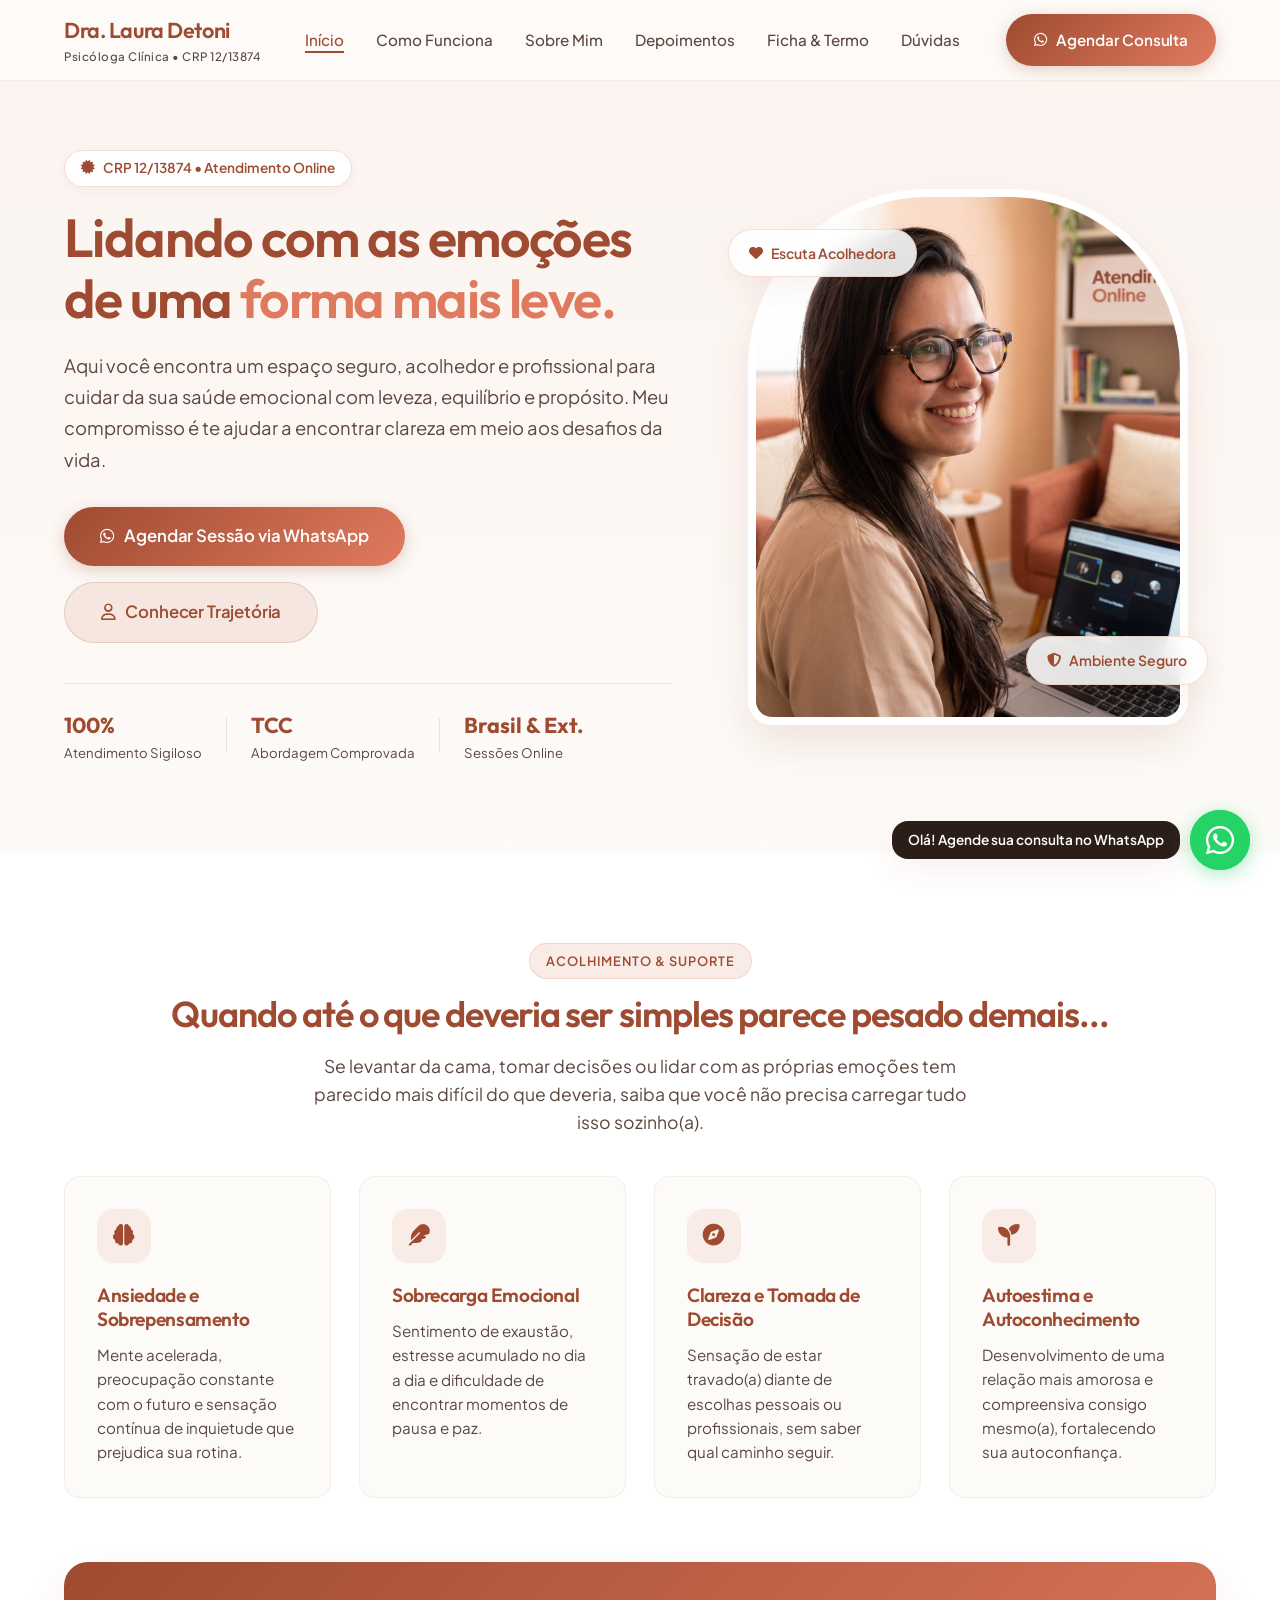
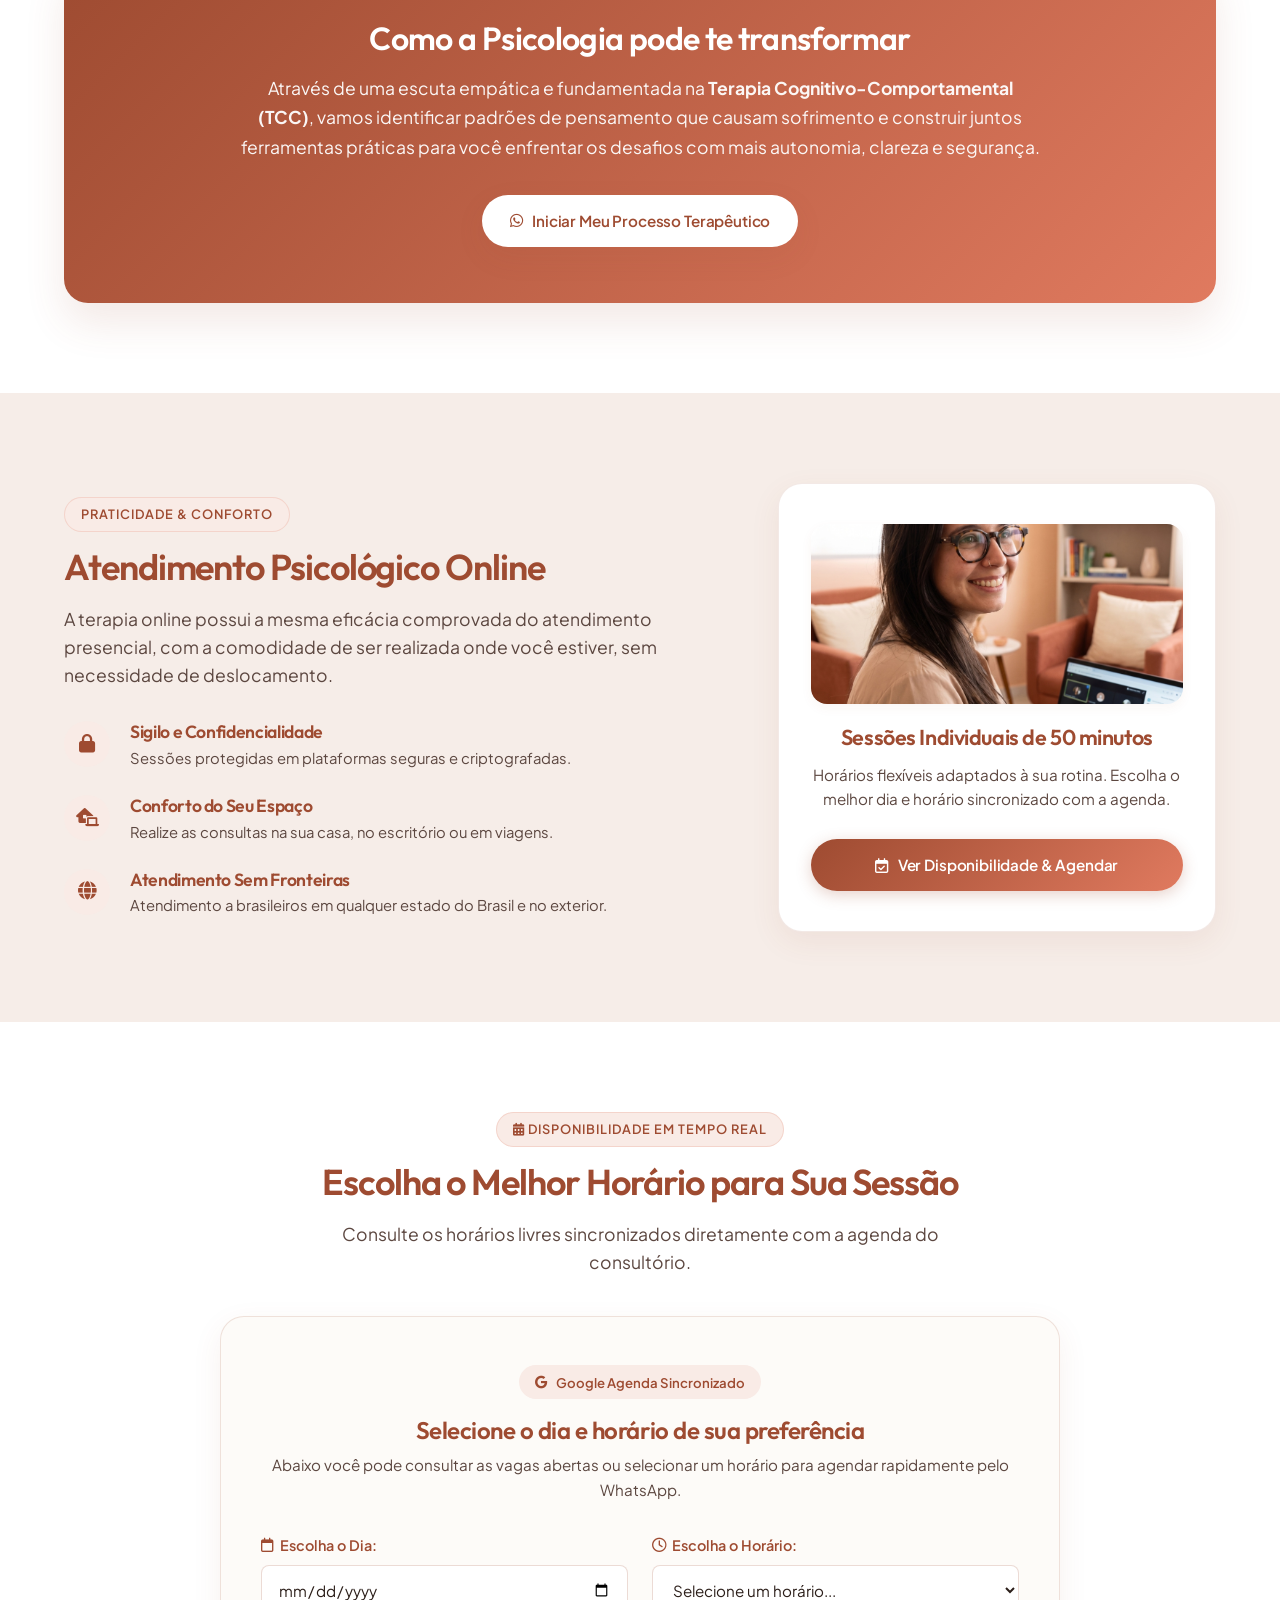
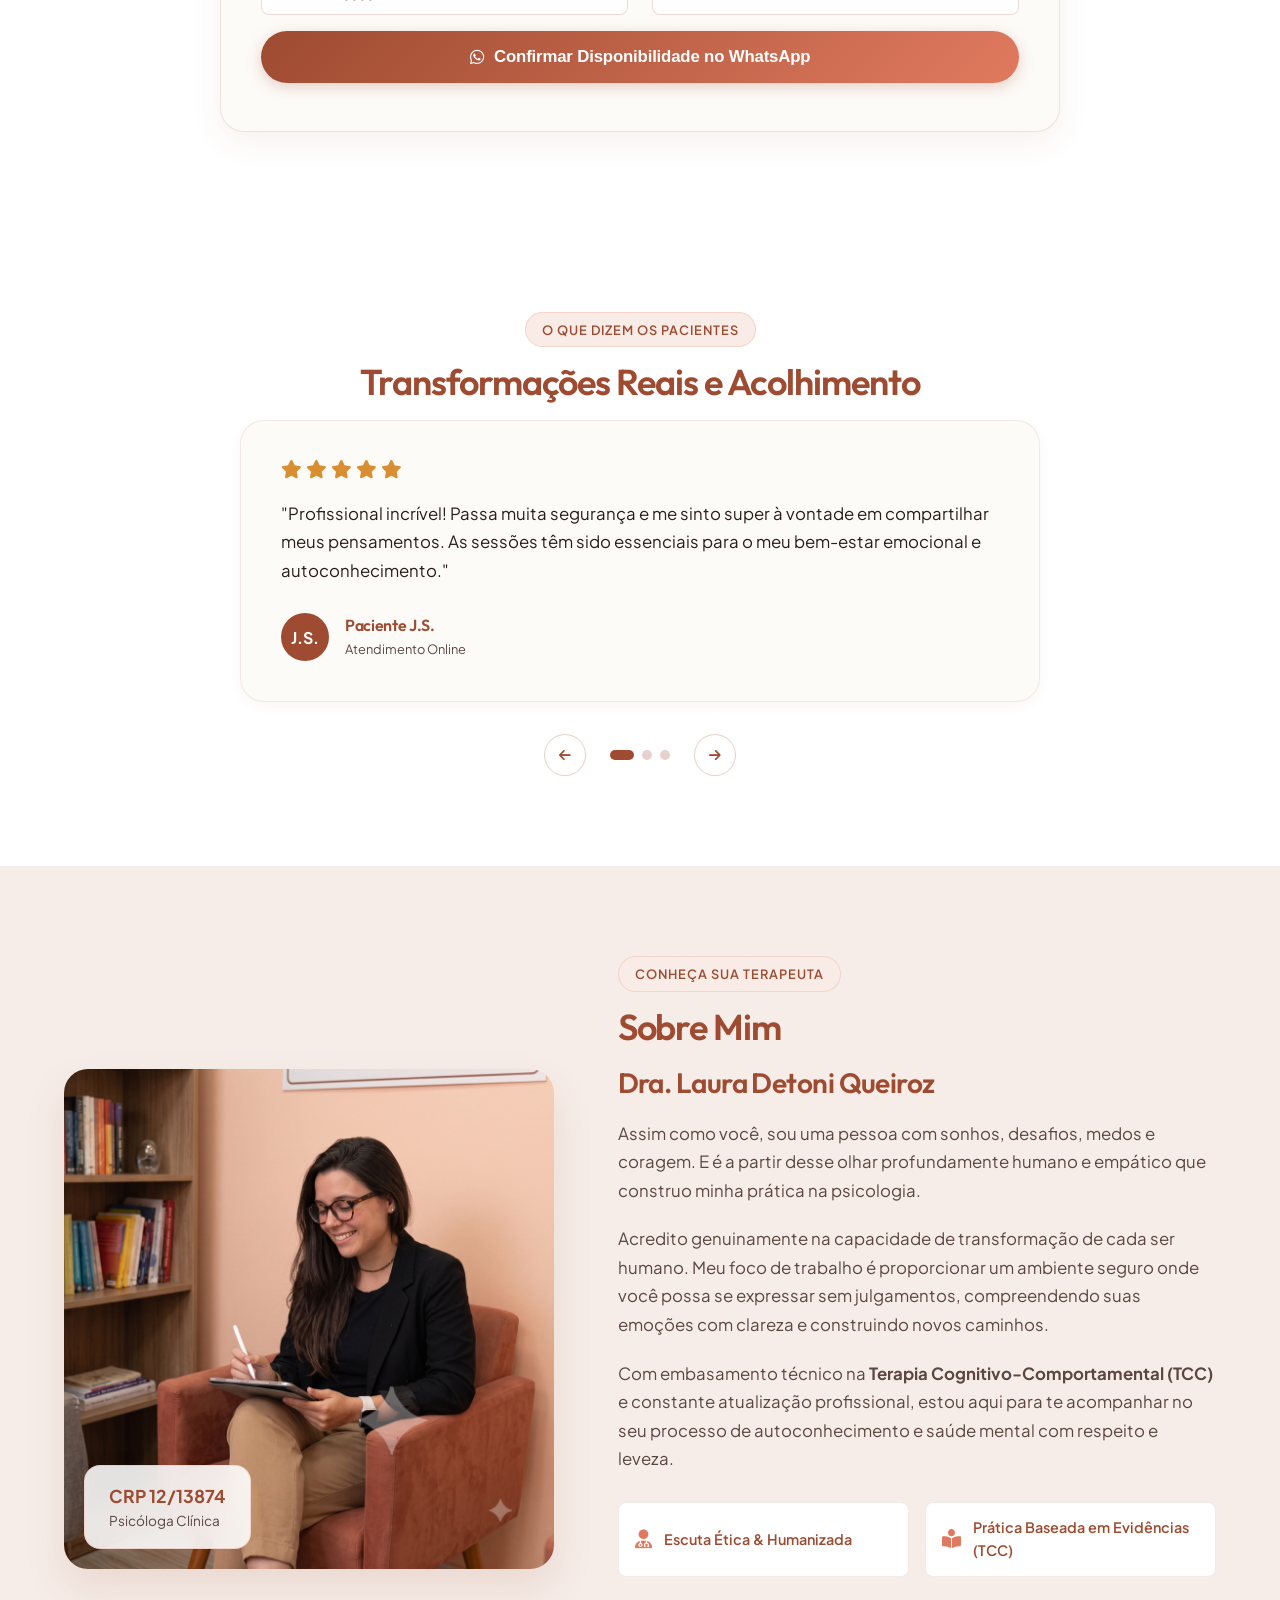
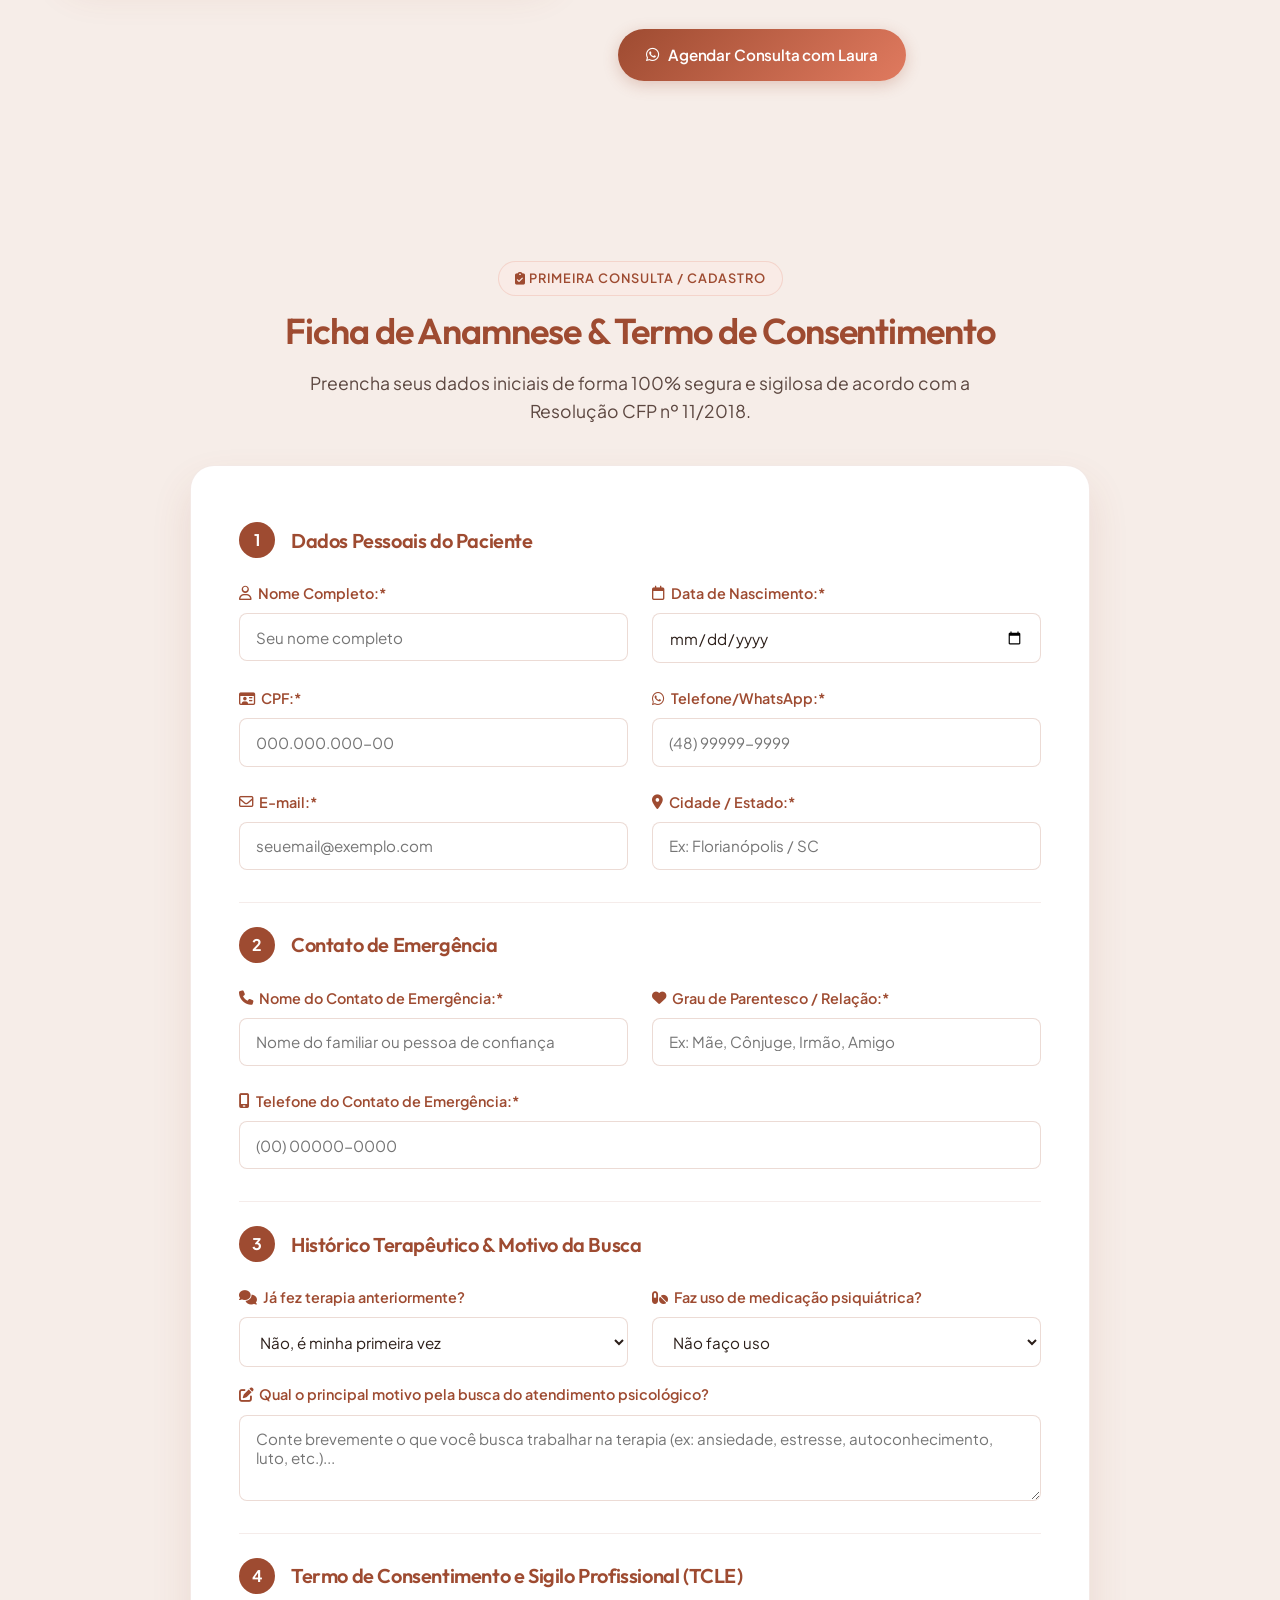
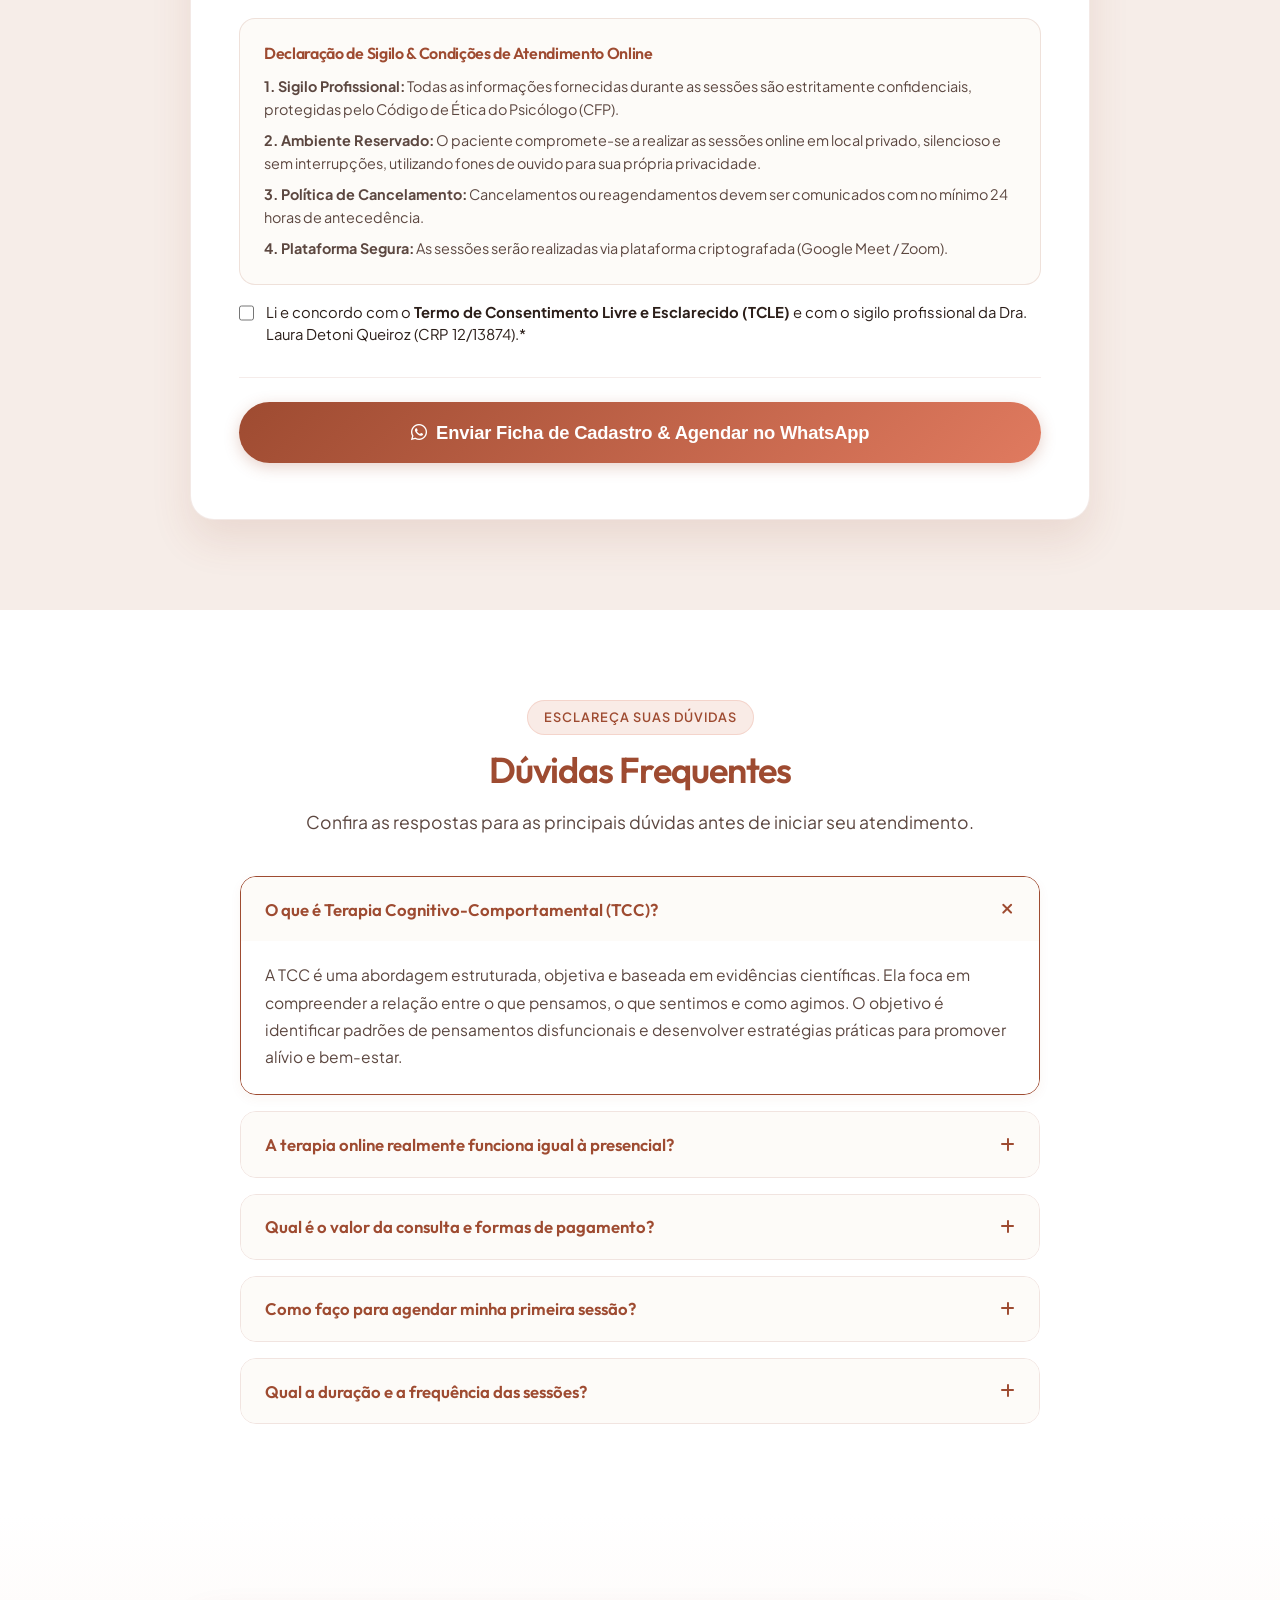
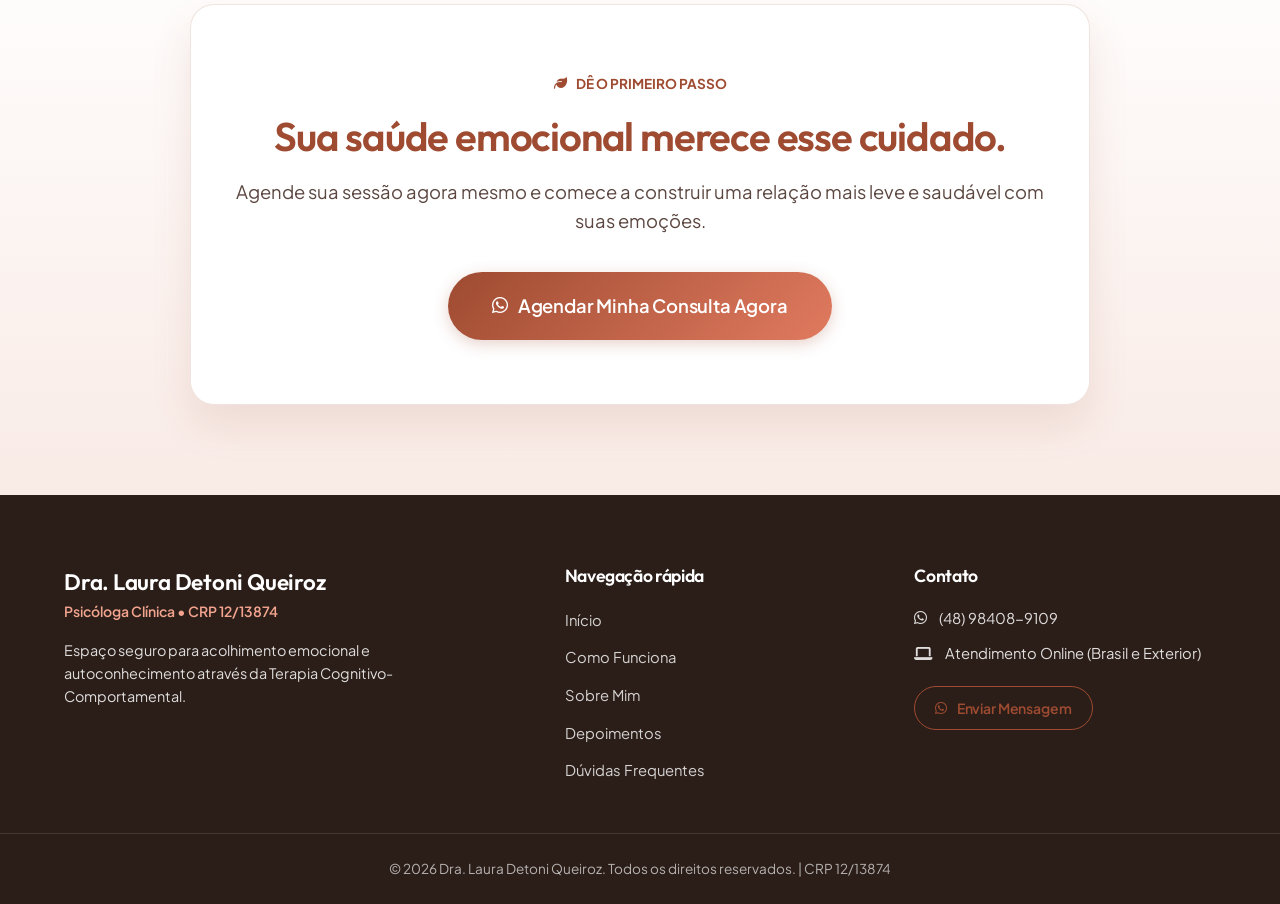
==== commit 7e8dfbc6: "Ficha de Anamnese e TCLE" ====
--- a/index.html
+++ b/index.html
@@ -40,6 +40,7 @@
                     <li><a href="#como-funciona" class="nav-link">Como Funciona</a></li>
                     <li><a href="#sobre-mim" class="nav-link">Sobre Mim</a></li>
                     <li><a href="#depoimentos" class="nav-link">Depoimentos</a></li>
+                    <li><a href="#anamnese" class="nav-link">Ficha & Termo</a></li>
                     <li><a href="#faq" class="nav-link">Dúvidas</a></li>
                 </ul>
             </nav>
@@ -402,6 +403,136 @@
         </div>
     </section>
 
+    <!-- Seção Ficha de Anamnese & Termo de Consentimento Digital (TCLE) -->
+    <section class="anamnese-section" id="anamnese">
+        <div class="container">
+            <div class="section-header text-center">
+                <span class="section-tag"><i class="fa-solid fa-clipboard-check"></i> Primeira Consulta / Cadastro</span>
+                <h2 class="section-title">Ficha de Anamnese & Termo de Consentimento</h2>
+                <p class="section-subtitle">Preencha seus dados iniciais de forma 100% segura e sigilosa de acordo com a Resolução CFP nº 11/2018.</p>
+            </div>
+
+            <div class="anamnese-wrapper">
+                <div class="anamnese-card">
+                    <form id="anamnese-form" onsubmit="handleAnamneseSubmit(event)">
+                        <!-- Passo 1: Dados Pessoais -->
+                        <div class="form-step">
+                            <div class="step-title">
+                                <span class="step-number">1</span>
+                                <h3>Dados Pessoais do Paciente</h3>
+                            </div>
+                            <div class="form-grid">
+                                <div class="form-group">
+                                    <label for="ana-nome"><i class="fa-regular fa-user"></i> Nome Completo:*</label>
+                                    <input type="text" id="ana-nome" class="form-control" placeholder="Seu nome completo" required>
+                                </div>
+                                <div class="form-group">
+                                    <label for="ana-nasc"><i class="fa-regular fa-calendar"></i> Data de Nascimento:*</label>
+                                    <input type="date" id="ana-nasc" class="form-control" required>
+                                </div>
+                                <div class="form-group">
+                                    <label for="ana-cpf"><i class="fa-regular fa-id-card"></i> CPF:*</label>
+                                    <input type="text" id="ana-cpf" class="form-control" placeholder="000.000.000-00" required>
+                                </div>
+                                <div class="form-group">
+                                    <label for="ana-whatsapp"><i class="fa-brands fa-whatsapp"></i> Telefone/WhatsApp:*</label>
+                                    <input type="tel" id="ana-whatsapp" class="form-control" placeholder="(48) 99999-9999" required>
+                                </div>
+                                <div class="form-group">
+                                    <label for="ana-email"><i class="fa-regular fa-envelope"></i> E-mail:*</label>
+                                    <input type="email" id="ana-email" class="form-control" placeholder="seuemail@exemplo.com" required>
+                                </div>
+                                <div class="form-group">
+                                    <label for="ana-cidade"><i class="fa-solid fa-location-dot"></i> Cidade / Estado:*</label>
+                                    <input type="text" id="ana-cidade" class="form-control" placeholder="Ex: Florianópolis / SC" required>
+                                </div>
+                            </div>
+                        </div>
+
+                        <!-- Passo 2: Contato de Emergência -->
+                        <div class="form-step mt-4">
+                            <div class="step-title">
+                                <span class="step-number">2</span>
+                                <h3>Contato de Emergência</h3>
+                            </div>
+                            <div class="form-grid">
+                                <div class="form-group">
+                                    <label for="ana-emerg-nome"><i class="fa-solid fa-phone"></i> Nome do Contato de Emergência:*</label>
+                                    <input type="text" id="ana-emerg-nome" class="form-control" placeholder="Nome do familiar ou pessoa de confiança" required>
+                                </div>
+                                <div class="form-group">
+                                    <label for="ana-emerg-relacao"><i class="fa-solid fa-heart"></i> Grau de Parentesco / Relação:*</label>
+                                    <input type="text" id="ana-emerg-relacao" class="form-control" placeholder="Ex: Mãe, Cônjuge, Irmão, Amigo" required>
+                                </div>
+                                <div class="form-group form-grid-full">
+                                    <label for="ana-emerg-tel"><i class="fa-solid fa-mobile-screen"></i> Telefone do Contato de Emergência:*</label>
+                                    <input type="tel" id="ana-emerg-tel" class="form-control" placeholder="(00) 00000-0000" required>
+                                </div>
+                            </div>
+                        </div>
+
+                        <!-- Passo 3: Histórico e Queixa Principal -->
+                        <div class="form-step mt-4">
+                            <div class="step-title">
+                                <span class="step-number">3</span>
+                                <h3>Histórico Terapêutico & Motivo da Busca</h3>
+                            </div>
+                            <div class="form-grid">
+                                <div class="form-group">
+                                    <label for="ana-ja-fez-terapia"><i class="fa-solid fa-comments"></i> Já fez terapia anteriormente?</label>
+                                    <select id="ana-ja-fez-terapia" class="form-control">
+                                        <option value="Não">Não, é minha primeira vez</option>
+                                        <option value="Sim">Sim, já fiz anteriormente</option>
+                                    </select>
+                                </div>
+                                <div class="form-group">
+                                    <label for="ana-medicacao"><i class="fa-solid fa-pills"></i> Faz uso de medicação psiquiátrica?</label>
+                                    <select id="ana-medicacao" class="form-control">
+                                        <option value="Não">Não faço uso</option>
+                                        <option value="Sim">Sim (especificar na mensagem)</option>
+                                    </select>
+                                </div>
+                            </div>
+                            <div class="form-group mt-3">
+                                <label for="ana-motivo"><i class="fa-solid fa-pen-to-square"></i> Qual o principal motivo pela busca do atendimento psicológico?</label>
+                                <textarea id="ana-motivo" class="form-control" rows="3" placeholder="Conte brevemente o que você busca trabalhar na terapia (ex: ansiedade, estresse, autoconhecimento, luto, etc.)..."></textarea>
+                            </div>
+                        </div>
+
+                        <!-- Passo 4: Termo de Consentimento Livre e Esclarecido (TCLE) -->
+                        <div class="form-step mt-4">
+                            <div class="step-title">
+                                <span class="step-number">4</span>
+                                <h3>Termo de Consentimento e Sigilo Profissional (TCLE)</h3>
+                            </div>
+                            
+                            <div class="tcle-box">
+                                <h4>Declaração de Sigilo & Condições de Atendimento Online</h4>
+                                <ul>
+                                    <li><strong>1. Sigilo Profissional:</strong> Todas as informações fornecidas durante as sessões são estritamente confidenciais, protegidas pelo Código de Ética do Psicólogo (CFP).</li>
+                                    <li><strong>2. Ambiente Reservado:</strong> O paciente compromete-se a realizar as sessões online em local privado, silencioso e sem interrupções, utilizando fones de ouvido para sua própria privacidade.</li>
+                                    <li><strong>3. Política de Cancelamento:</strong> Cancelamentos ou reagendamentos devem ser comunicados com no mínimo 24 horas de antecedência.</li>
+                                    <li><strong>4. Plataforma Segura:</strong> As sessões serão realizadas via plataforma criptografada (Google Meet / Zoom).</li>
+                                </ul>
+                            </div>
+
+                            <div class="checkbox-group mt-3">
+                                <label class="checkbox-label">
+                                    <input type="checkbox" id="ana-aceito-termo" required>
+                                    <span>Li e concordo com o <strong>Termo de Consentimento Livre e Esclarecido (TCLE)</strong> e com o sigilo profissional da Dra. Laura Detoni Queiroz (CRP 12/13874).*</span>
+                                </label>
+                            </div>
+                        </div>
+
+                        <button type="submit" class="btn btn-primary btn-xl w-100 mt-4">
+                            <i class="fa-brands fa-whatsapp"></i> Enviar Ficha de Cadastro & Agendar no WhatsApp
+                        </button>
+                    </form>
+                </div>
+            </div>
+        </div>
+    </section>
+
     <!-- FAQ Section -->
     <section class="faq-section" id="faq">
         <div class="container">
--- a/style.css
+++ b/style.css
@@ -550,6 +550,122 @@
 }
 
 /* ==========================================================================
+   Anamnese Section (Ficha & TCLE Digital)
+   ========================================================================== */
+.anamnese-section {
+    padding: 90px 0;
+    background-color: var(--bg-alt);
+}
+
+.anamnese-wrapper {
+    max-width: 900px;
+    margin: 0 auto;
+}
+
+.anamnese-card {
+    background-color: var(--bg-card);
+    padding: 3.5rem 3rem;
+    border-radius: var(--radius-lg);
+    box-shadow: var(--shadow-lg);
+    border: 1px solid rgba(158, 75, 49, 0.12);
+}
+
+.form-step {
+    border-bottom: 1px solid rgba(158, 75, 49, 0.1);
+    padding-bottom: 2rem;
+}
+
+.form-step:last-child {
+    border-bottom: none;
+    padding-bottom: 0;
+}
+
+.step-title {
+    display: flex;
+    align-items: center;
+    gap: 1rem;
+    margin-bottom: 1.5rem;
+}
+
+.step-number {
+    width: 36px;
+    height: 36px;
+    border-radius: 50%;
+    background-color: var(--primary-color);
+    color: var(--text-white);
+    font-weight: 700;
+    font-size: 1rem;
+    display: flex;
+    align-items: center;
+    justify-content: center;
+    flex-shrink: 0;
+}
+
+.step-title h3 {
+    font-size: 1.25rem;
+    color: var(--primary-color);
+    margin: 0;
+}
+
+.form-grid-full {
+    grid-column: 1 / -1;
+}
+
+.tcle-box {
+    background-color: var(--bg-body);
+    padding: 1.5rem;
+    border-radius: var(--radius-md);
+    border: 1px solid rgba(158, 75, 49, 0.15);
+    font-size: 0.9rem;
+    color: var(--text-secondary);
+}
+
+.tcle-box h4 {
+    font-size: 1rem;
+    color: var(--primary-color);
+    margin-bottom: 0.75rem;
+}
+
+.tcle-box ul {
+    display: flex;
+    flex-direction: column;
+    gap: 0.5rem;
+}
+
+.tcle-box li {
+    line-height: 1.6;
+}
+
+.checkbox-group {
+    display: flex;
+    align-items: flex-start;
+}
+
+.checkbox-label {
+    display: flex;
+    align-items: flex-start;
+    gap: 0.75rem;
+    cursor: pointer;
+    font-size: 0.925rem;
+    color: var(--text-primary);
+    line-height: 1.5;
+}
+
+.checkbox-label input[type="checkbox"] {
+    width: 20px;
+    height: 20px;
+    accent-color: var(--primary-color);
+    margin-top: 2px;
+    cursor: pointer;
+}
+
+@media (max-width: 768px) {
+    .anamnese-card {
+        padding: 2rem 1.5rem;
+    }
+}
+
+/* ==========================================================================
    Booking Section (Agendamento Integrado)
    ========================================================================== */
 .booking-section {
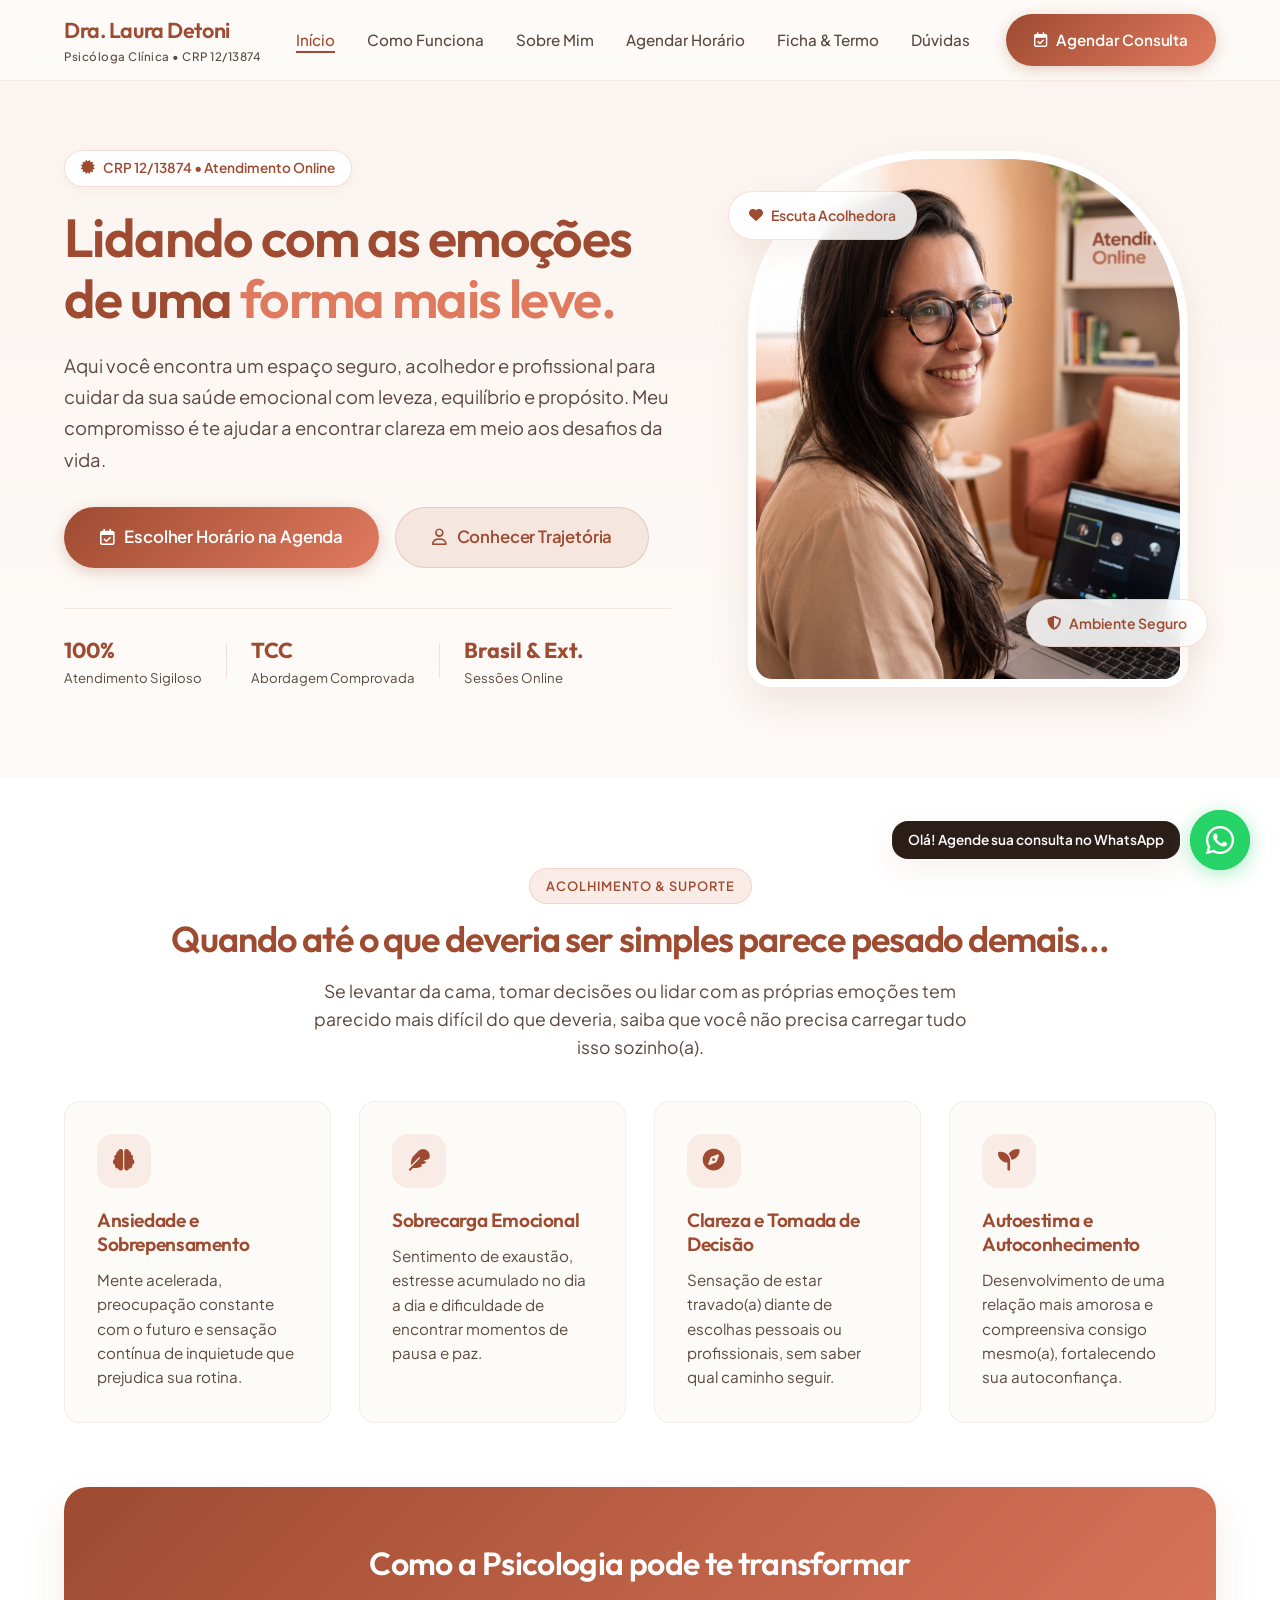
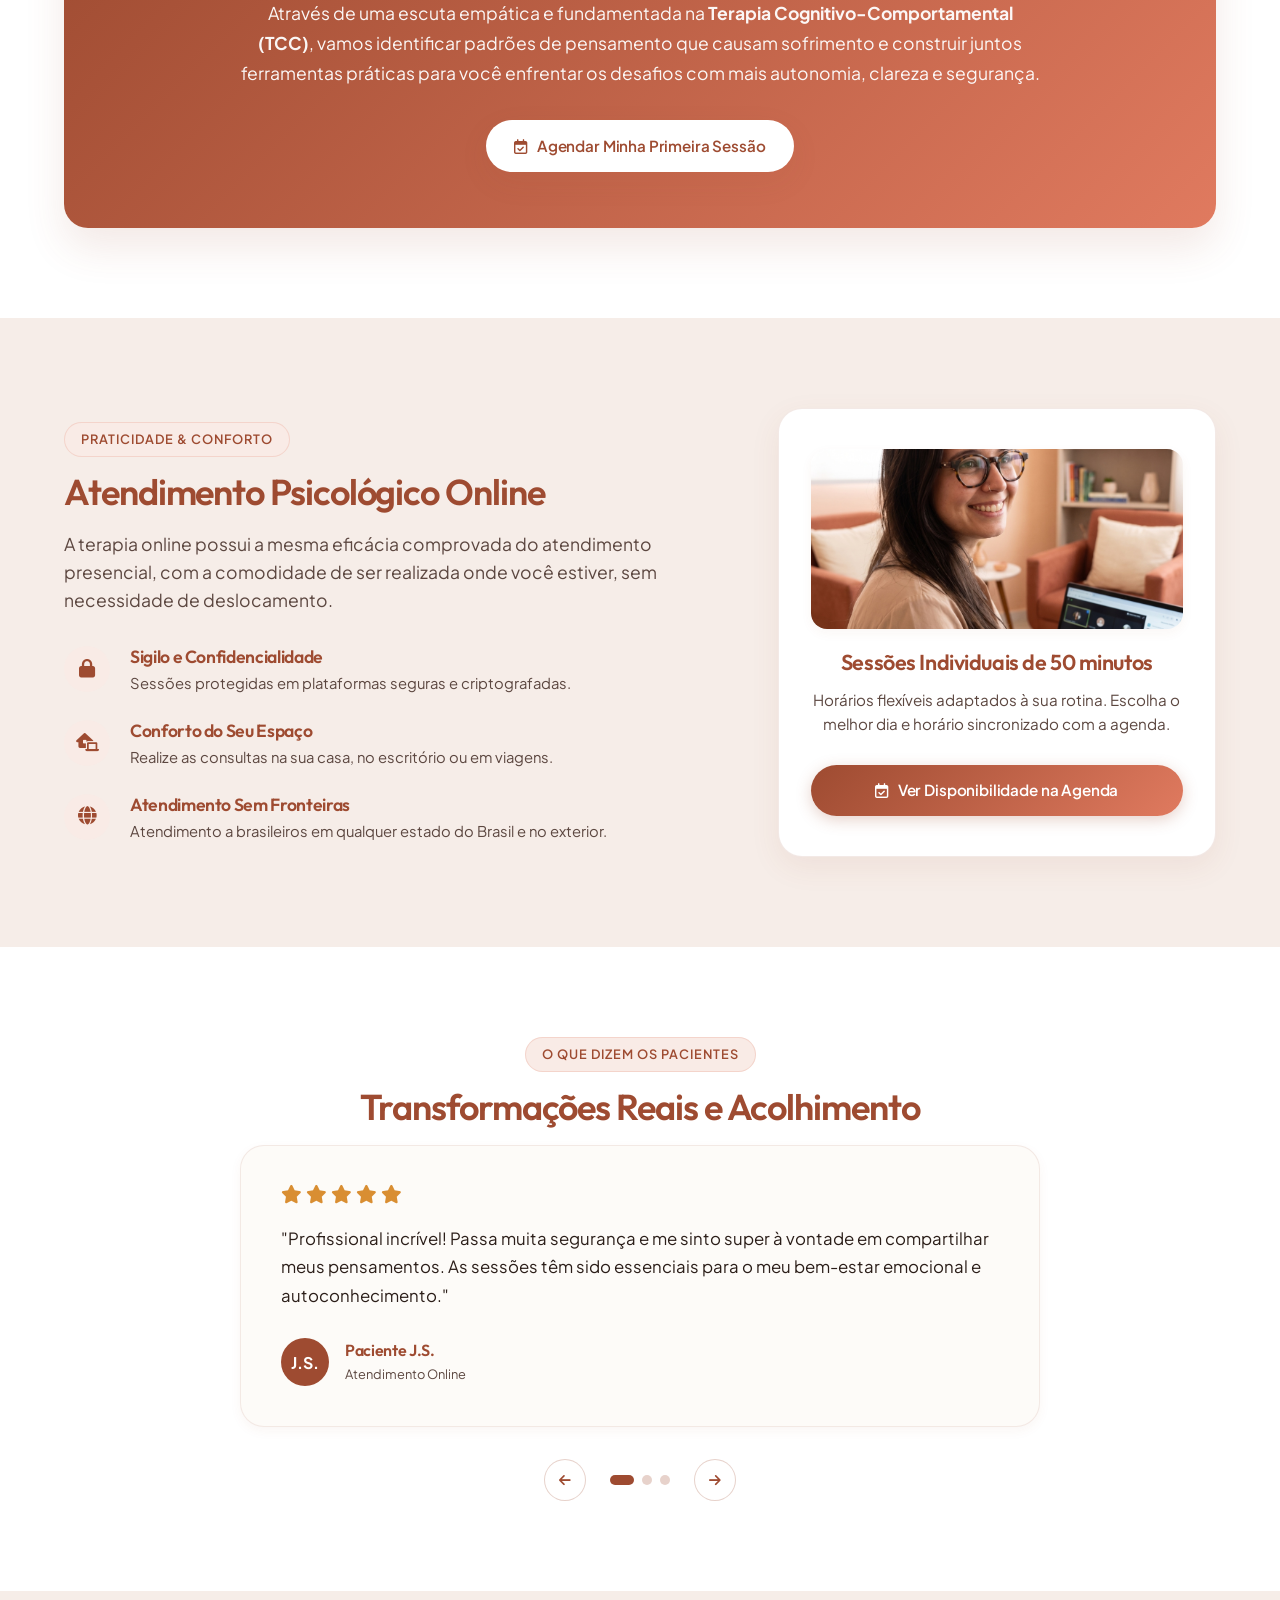
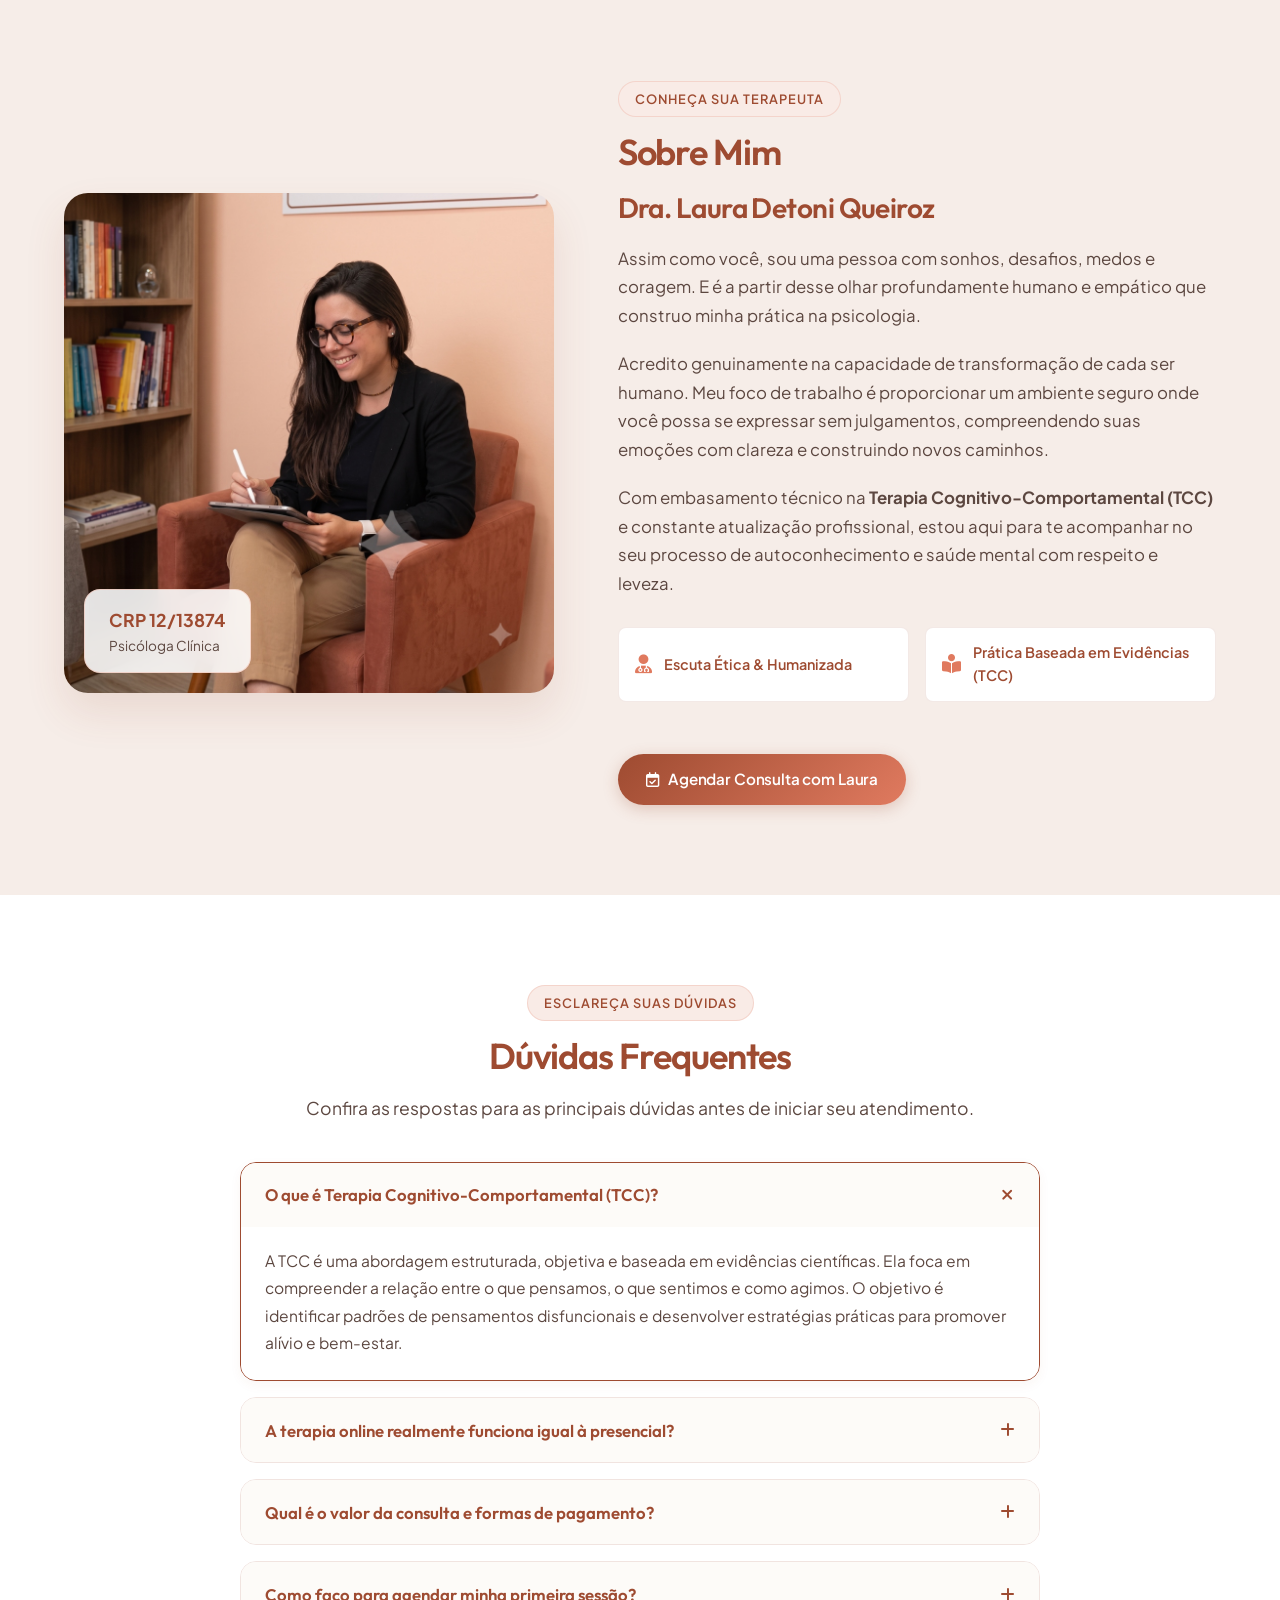
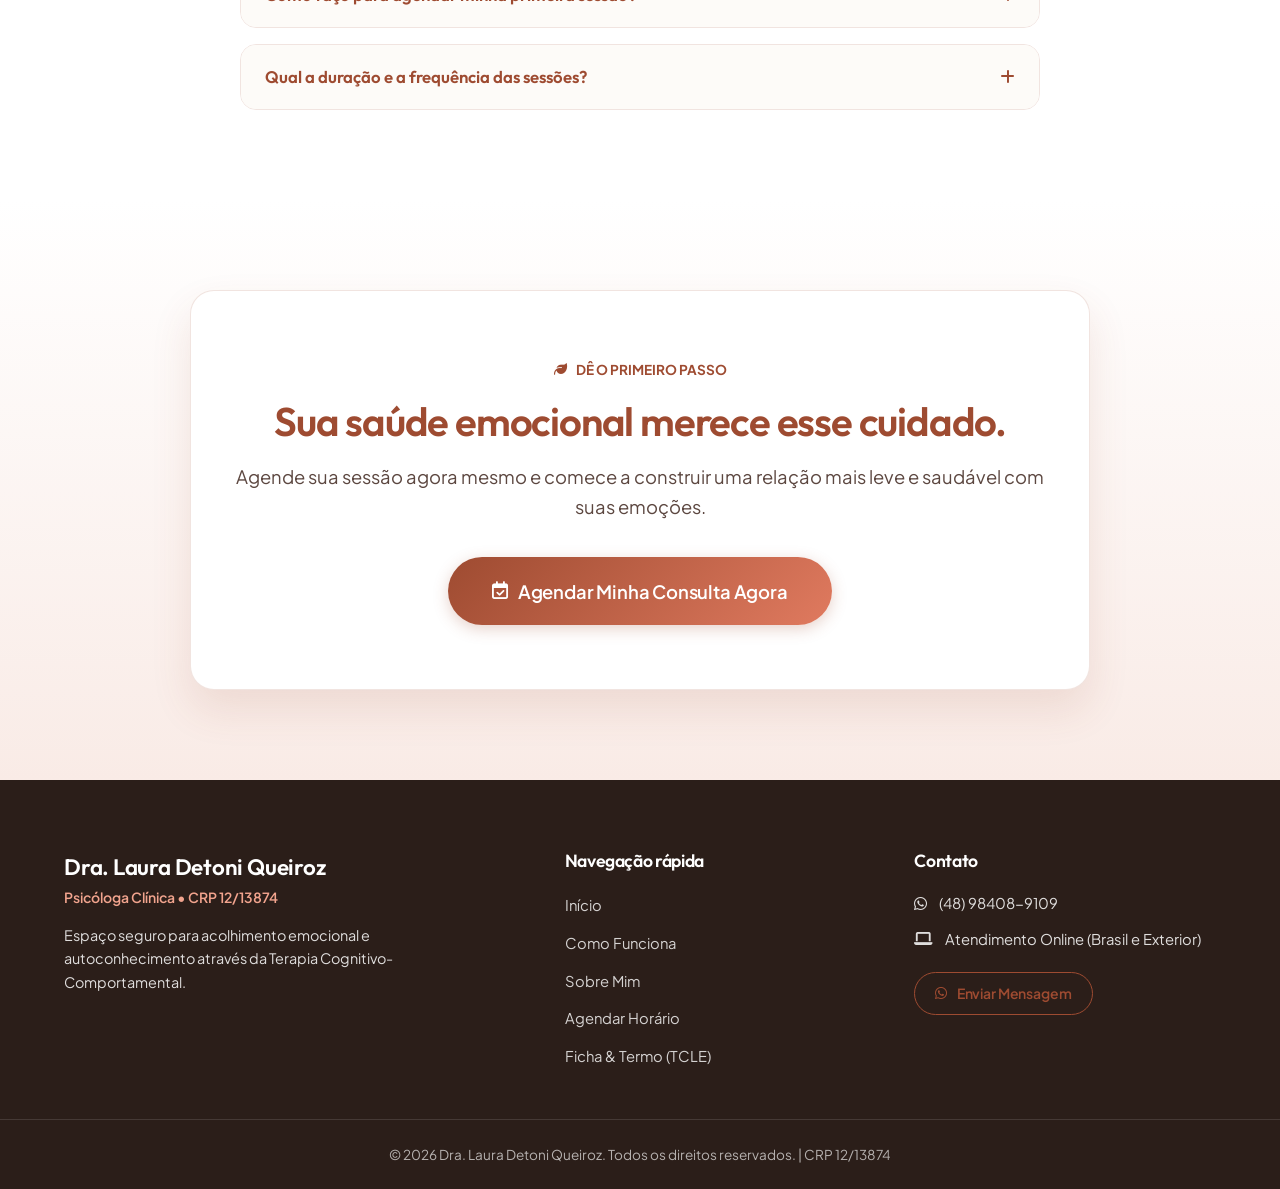
==== commit 9970ec3a: "ROTAS E DESMEMBRAMENTO DE CARDS" ====
--- a/index.html
+++ b/index.html
@@ -29,25 +29,25 @@
     <!-- Header / Navbar -->
     <header class="header" id="header">
         <div class="container header-container">
-            <a href="#inicio" class="logo">
+            <a href="index.html" class="logo">
                 <span class="logo-title">Dra. Laura Detoni</span>
                 <span class="logo-subtitle">Psicóloga Clínica • CRP 12/13874</span>
             </a>
 
             <nav class="nav-menu" id="nav-menu">
                 <ul class="nav-list">
-                    <li><a href="#inicio" class="nav-link active">Início</a></li>
-                    <li><a href="#como-funciona" class="nav-link">Como Funciona</a></li>
-                    <li><a href="#sobre-mim" class="nav-link">Sobre Mim</a></li>
-                    <li><a href="#depoimentos" class="nav-link">Depoimentos</a></li>
-                    <li><a href="#anamnese" class="nav-link">Ficha & Termo</a></li>
-                    <li><a href="#faq" class="nav-link">Dúvidas</a></li>
+                    <li><a href="index.html" class="nav-link active">Início</a></li>
+                    <li><a href="index.html#como-funciona" class="nav-link">Como Funciona</a></li>
+                    <li><a href="index.html#sobre-mim" class="nav-link">Sobre Mim</a></li>
+                    <li><a href="agendamento.html" class="nav-link">Agendar Horário</a></li>
+                    <li><a href="anamnese.html" class="nav-link">Ficha & Termo</a></li>
+                    <li><a href="index.html#faq" class="nav-link">Dúvidas</a></li>
                 </ul>
             </nav>
 
             <div class="header-actions">
-                <a href="https://api.whatsapp.com/send/?phone=5548984089109&text=Ol%C3%A1%20Laura!%20Vim%20pelo%20seu%20site%20e%20gostaria%20de%20conversar%20para%20agendar%20uma%20sess%C3%A3o." target="_blank" class="btn btn-primary btn-nav">
-                    <i class="fa-brands fa-whatsapp"></i> Agendar Consulta
+                <a href="agendamento.html" class="btn btn-primary btn-nav">
+                    <i class="fa-regular fa-calendar-check"></i> Agendar Consulta
                 </a>
                 <button class="mobile-toggle" id="mobile-toggle" aria-label="Abrir Menu">
                     <i class="fa-solid fa-bars"></i>
@@ -70,8 +70,8 @@
                     Aqui você encontra um espaço seguro, acolhedor e profissional para cuidar da sua saúde emocional com leveza, equilíbrio e propósito. Meu compromisso é te ajudar a encontrar clareza em meio aos desafios da vida.
                 </p>
                 <div class="hero-buttons">
-                    <a href="https://api.whatsapp.com/send/?phone=5548984089109&text=Ol%C3%A1%20Laura!%20Vim%20pelo%20seu%20site%20e%20gostaria%20de%20conversar%20para%20agendar%20uma%20sess%C3%A3o." target="_blank" class="btn btn-primary btn-lg">
-                        <i class="fa-brands fa-whatsapp"></i> Agendar Sessão via WhatsApp
+                    <a href="agendamento.html" class="btn btn-primary btn-lg">
+                        <i class="fa-regular fa-calendar-check"></i> Escolher Horário na Agenda
                     </a>
                     <a href="#sobre-mim" class="btn btn-secondary btn-lg">
                         <i class="fa-regular fa-user"></i> Conhecer Trajetória
@@ -163,8 +163,8 @@
                     <p>
                         Através de uma escuta empática e fundamentada na <strong>Terapia Cognitivo-Comportamental (TCC)</strong>, vamos identificar padrões de pensamento que causam sofrimento e construir juntos ferramentas práticas para você enfrentar os desafios com mais autonomia, clareza e segurança.
                     </p>
-                    <a href="https://api.whatsapp.com/send/?phone=5548984089109&text=Ol%C3%A1%20Laura!%20Gostaria%20de%20saber%20mais%20sobre%20como%20funciona%20a%20terapia." target="_blank" class="btn btn-light">
-                        <i class="fa-brands fa-whatsapp"></i> Iniciar Meu Processo Terapêutico
+                    <a href="agendamento.html" class="btn btn-light">
+                        <i class="fa-regular fa-calendar-check"></i> Agendar Minha Primeira Sessão
                     </a>
                 </div>
             </div>
@@ -214,71 +214,9 @@
                         </div>
                         <h3>Sessões Individuais de 50 minutos</h3>
                         <p>Horários flexíveis adaptados à sua rotina. Escolha o melhor dia e horário sincronizado com a agenda.</p>
-                        <a href="#agendamento-online" class="btn btn-primary w-100">
-                            <i class="fa-regular fa-calendar-check"></i> Ver Disponibilidade & Agendar
+                        <a href="agendamento.html" class="btn btn-primary w-100">
+                            <i class="fa-regular fa-calendar-check"></i> Ver Disponibilidade na Agenda
                         </a>
-                    </div>
-                </div>
-            </div>
-        </div>
-    </section>
-
-    <!-- Seção de Agendamento Integrado (Google Agenda) -->
-    <section class="booking-section" id="agendamento-online">
-        <div class="container">
-            <div class="section-header text-center">
-                <span class="section-tag"><i class="fa-solid fa-calendar-days"></i> Disponibilidade em Tempo Real</span>
-                <h2 class="section-title">Escolha o Melhor Horário para Sua Sessão</h2>
-                <p class="section-subtitle">Consulte os horários livres sincronizados diretamente com a agenda do consultório.</p>
-            </div>
-
-            <div class="booking-wrapper">
-                <div class="booking-card">
-                    <div class="booking-header">
-                        <div class="booking-badge"><i class="fa-brands fa-google"></i> Google Agenda Sincronizado</div>
-                        <h3>Selecione o dia e horário de sua preferência</h3>
-                        <p>Abaixo você pode consultar as vagas abertas ou selecionar um horário para agendar rapidamente pelo WhatsApp.</p>
-                    </div>
-
-                    <!-- Widget de Agendamento Interativo -->
-                    <div class="booking-widget-container">
-                        <div class="quick-schedule-box">
-                            <form id="quick-booking-form" onsubmit="handleQuickBooking(event)">
-                                <div class="form-grid">
-                                    <div class="form-group">
-                                        <label for="booking-date"><i class="fa-regular fa-calendar"></i> Escolha o Dia:</label>
-                                        <input type="date" id="booking-date" class="form-control" required min="2026-07-28">
-                                    </div>
-
-                                    <div class="form-group">
-                                        <label for="booking-time"><i class="fa-regular fa-clock"></i> Escolha o Horário:</label>
-                                        <select id="booking-time" class="form-control" required>
-                                            <option value="">Selecione um horário...</option>
-                                            <option value="08:00">08:00</option>
-                                            <option value="09:00">09:00</option>
-                                            <option value="10:00">10:00</option>
-                                            <option value="11:00">11:00</option>
-                                            <option value="14:00">14:00</option>
-                                            <option value="15:00">15:00</option>
-                                            <option value="16:00">16:00</option>
-                                            <option value="17:00">17:00</option>
-                                            <option value="18:00">18:00</option>
-                                            <option value="19:00">19:00</option>
-                                        </select>
-                                    </div>
-                                </div>
-
-                                <button type="submit" class="btn btn-primary btn-lg w-100 mt-3">
-                                    <i class="fa-brands fa-whatsapp"></i> Confirmar Disponibilidade no WhatsApp
-                                </button>
-                            </form>
-                        </div>
-
-                        <!-- Iframe Embed Placeholder para o Google Agenda / Calendly / Cal.com -->
-                        <div class="google-calendar-embed-container" id="calendar-embed-container" style="display: none;">
-                            <!-- O link da página de agendamento do Google Agenda ou Calendly será carregado aqui -->
-                            <iframe id="google-calendar-iframe" src="" style="border: 0; width: 100%; height: 600px; border-radius: var(--radius-md);" frameborder="0" scrolling="no"></iframe>
-                        </div>
                     </div>
                 </div>
             </div>
@@ -396,139 +334,9 @@
                     </div>
                 </div>
 
-                <a href="https://api.whatsapp.com/send/?phone=5548984089109&text=Ol%C3%A1%20Laura!%20Li%20seu%20sobre%20mim%20e%20gostaria%20de%20agendar%20uma%20sess%C3%A3o." target="_blank" class="btn btn-primary mt-4">
-                    <i class="fa-brands fa-whatsapp"></i> Agendar Consulta com Laura
+                <a href="agendamento.html" class="btn btn-primary mt-4">
+                    <i class="fa-regular fa-calendar-check"></i> Agendar Consulta com Laura
                 </a>
-            </div>
-        </div>
-    </section>
-
-    <!-- Seção Ficha de Anamnese & Termo de Consentimento Digital (TCLE) -->
-    <section class="anamnese-section" id="anamnese">
-        <div class="container">
-            <div class="section-header text-center">
-                <span class="section-tag"><i class="fa-solid fa-clipboard-check"></i> Primeira Consulta / Cadastro</span>
-                <h2 class="section-title">Ficha de Anamnese & Termo de Consentimento</h2>
-                <p class="section-subtitle">Preencha seus dados iniciais de forma 100% segura e sigilosa de acordo com a Resolução CFP nº 11/2018.</p>
-            </div>
-
-            <div class="anamnese-wrapper">
-                <div class="anamnese-card">
-                    <form id="anamnese-form" onsubmit="handleAnamneseSubmit(event)">
-                        <!-- Passo 1: Dados Pessoais -->
-                        <div class="form-step">
-                            <div class="step-title">
-                                <span class="step-number">1</span>
-                                <h3>Dados Pessoais do Paciente</h3>
-                            </div>
-                            <div class="form-grid">
-                                <div class="form-group">
-                                    <label for="ana-nome"><i class="fa-regular fa-user"></i> Nome Completo:*</label>
-                                    <input type="text" id="ana-nome" class="form-control" placeholder="Seu nome completo" required>
-                                </div>
-                                <div class="form-group">
-                                    <label for="ana-nasc"><i class="fa-regular fa-calendar"></i> Data de Nascimento:*</label>
-                                    <input type="date" id="ana-nasc" class="form-control" required>
-                                </div>
-                                <div class="form-group">
-                                    <label for="ana-cpf"><i class="fa-regular fa-id-card"></i> CPF:*</label>
-                                    <input type="text" id="ana-cpf" class="form-control" placeholder="000.000.000-00" required>
-                                </div>
-                                <div class="form-group">
-                                    <label for="ana-whatsapp"><i class="fa-brands fa-whatsapp"></i> Telefone/WhatsApp:*</label>
-                                    <input type="tel" id="ana-whatsapp" class="form-control" placeholder="(48) 99999-9999" required>
-                                </div>
-                                <div class="form-group">
-                                    <label for="ana-email"><i class="fa-regular fa-envelope"></i> E-mail:*</label>
-                                    <input type="email" id="ana-email" class="form-control" placeholder="seuemail@exemplo.com" required>
-                                </div>
-                                <div class="form-group">
-                                    <label for="ana-cidade"><i class="fa-solid fa-location-dot"></i> Cidade / Estado:*</label>
-                                    <input type="text" id="ana-cidade" class="form-control" placeholder="Ex: Florianópolis / SC" required>
-                                </div>
-                            </div>
-                        </div>
-
-                        <!-- Passo 2: Contato de Emergência -->
-                        <div class="form-step mt-4">
-                            <div class="step-title">
-                                <span class="step-number">2</span>
-                                <h3>Contato de Emergência</h3>
-                            </div>
-                            <div class="form-grid">
-                                <div class="form-group">
-                                    <label for="ana-emerg-nome"><i class="fa-solid fa-phone"></i> Nome do Contato de Emergência:*</label>
-                                    <input type="text" id="ana-emerg-nome" class="form-control" placeholder="Nome do familiar ou pessoa de confiança" required>
-                                </div>
-                                <div class="form-group">
-                                    <label for="ana-emerg-relacao"><i class="fa-solid fa-heart"></i> Grau de Parentesco / Relação:*</label>
-                                    <input type="text" id="ana-emerg-relacao" class="form-control" placeholder="Ex: Mãe, Cônjuge, Irmão, Amigo" required>
-                                </div>
-                                <div class="form-group form-grid-full">
-                                    <label for="ana-emerg-tel"><i class="fa-solid fa-mobile-screen"></i> Telefone do Contato de Emergência:*</label>
-                                    <input type="tel" id="ana-emerg-tel" class="form-control" placeholder="(00) 00000-0000" required>
-                                </div>
-                            </div>
-                        </div>
-
-                        <!-- Passo 3: Histórico e Queixa Principal -->
-                        <div class="form-step mt-4">
-                            <div class="step-title">
-                                <span class="step-number">3</span>
-                                <h3>Histórico Terapêutico & Motivo da Busca</h3>
-                            </div>
-                            <div class="form-grid">
-                                <div class="form-group">
-                                    <label for="ana-ja-fez-terapia"><i class="fa-solid fa-comments"></i> Já fez terapia anteriormente?</label>
-                                    <select id="ana-ja-fez-terapia" class="form-control">
-                                        <option value="Não">Não, é minha primeira vez</option>
-                                        <option value="Sim">Sim, já fiz anteriormente</option>
-                                    </select>
-                                </div>
-                                <div class="form-group">
-                                    <label for="ana-medicacao"><i class="fa-solid fa-pills"></i> Faz uso de medicação psiquiátrica?</label>
-                                    <select id="ana-medicacao" class="form-control">
-                                        <option value="Não">Não faço uso</option>
-                                        <option value="Sim">Sim (especificar na mensagem)</option>
-                                    </select>
-                                </div>
-                            </div>
-                            <div class="form-group mt-3">
-                                <label for="ana-motivo"><i class="fa-solid fa-pen-to-square"></i> Qual o principal motivo pela busca do atendimento psicológico?</label>
-                                <textarea id="ana-motivo" class="form-control" rows="3" placeholder="Conte brevemente o que você busca trabalhar na terapia (ex: ansiedade, estresse, autoconhecimento, luto, etc.)..."></textarea>
-                            </div>
-                        </div>
-
-                        <!-- Passo 4: Termo de Consentimento Livre e Esclarecido (TCLE) -->
-                        <div class="form-step mt-4">
-                            <div class="step-title">
-                                <span class="step-number">4</span>
-                                <h3>Termo de Consentimento e Sigilo Profissional (TCLE)</h3>
-                            </div>
-                            
-                            <div class="tcle-box">
-                                <h4>Declaração de Sigilo & Condições de Atendimento Online</h4>
-                                <ul>
-                                    <li><strong>1. Sigilo Profissional:</strong> Todas as informações fornecidas durante as sessões são estritamente confidenciais, protegidas pelo Código de Ética do Psicólogo (CFP).</li>
-                                    <li><strong>2. Ambiente Reservado:</strong> O paciente compromete-se a realizar as sessões online em local privado, silencioso e sem interrupções, utilizando fones de ouvido para sua própria privacidade.</li>
-                                    <li><strong>3. Política de Cancelamento:</strong> Cancelamentos ou reagendamentos devem ser comunicados com no mínimo 24 horas de antecedência.</li>
-                                    <li><strong>4. Plataforma Segura:</strong> As sessões serão realizadas via plataforma criptografada (Google Meet / Zoom).</li>
-                                </ul>
-                            </div>
-
-                            <div class="checkbox-group mt-3">
-                                <label class="checkbox-label">
-                                    <input type="checkbox" id="ana-aceito-termo" required>
-                                    <span>Li e concordo com o <strong>Termo de Consentimento Livre e Esclarecido (TCLE)</strong> e com o sigilo profissional da Dra. Laura Detoni Queiroz (CRP 12/13874).*</span>
-                                </label>
-                            </div>
-                        </div>
-
-                        <button type="submit" class="btn btn-primary btn-xl w-100 mt-4">
-                            <i class="fa-brands fa-whatsapp"></i> Enviar Ficha de Cadastro & Agendar no WhatsApp
-                        </button>
-                    </form>
-                </div>
             </div>
         </div>
     </section>
@@ -569,7 +377,7 @@
                         <i class="fa-solid fa-plus faq-icon"></i>
                     </button>
                     <div class="faq-answer">
-                        <p>Conforme o Código de Ética do Conselho Federal de Psicologia (CFP), não é permitida a divulgação pública de valores de honorários. Para receber todas as informações sobre valores, pacotes e formas de pagamento, clique no botão abaixo para falar comigo diretamente no WhatsApp.</p>
+                        <p>Conforme o Código de Ética do Conselho Federal de Psicologia (CFP), não é permitida a divulgação pública de valores de honorários. Para receber todas as informações sobre valores, pacotes e formas de pagamento, acesse a página de agendamento ou entre em contato pelo WhatsApp.</p>
                         <a href="https://api.whatsapp.com/send/?phone=5548984089109&text=Ol%C3%A1%20Laura!%20Gostaria%20de%20saber%20os%20valores%20das%20consultas." target="_blank" class="btn btn-secondary btn-sm mt-3">
                             <i class="fa-brands fa-whatsapp"></i> Consultar Valores no WhatsApp
                         </a>
@@ -582,7 +390,7 @@
                         <i class="fa-solid fa-plus faq-icon"></i>
                     </button>
                     <div class="faq-answer">
-                        <p>O agendamento é feito de forma simples e rápida através do WhatsApp. Basta clicar em qualquer botão do site para entrar em contato. Alinharemos o melhor dia e horário para você e tiraremos qualquer dúvida prévia.</p>
+                        <p>O agendamento é simples e rápido. Você pode consultar os horários na <a href="agendamento.html" style="color: var(--primary-color); font-weight: 600; text-decoration: underline;">página de agendamento online</a> ou preencher a <a href="anamnese.html" style="color: var(--primary-color); font-weight: 600; text-decoration: underline;">ficha de cadastro inicial (TCLE)</a>.</p>
                     </div>
                 </div>
 
@@ -606,8 +414,8 @@
                 <span class="cta-tag"><i class="fa-solid fa-leaf"></i> Dê o primeiro passo</span>
                 <h2>Sua saúde emocional merece esse cuidado.</h2>
                 <p>Agende sua sessão agora mesmo e comece a construir uma relação mais leve e saudável com suas emoções.</p>
-                <a href="https://api.whatsapp.com/send/?phone=5548984089109&text=Ol%C3%A1%20Laura!%20Decidi%20dar%20o%20primeiro%20passo%20e%20gostaria%20de%20agendar%20uma%20sess%C3%A3o." target="_blank" class="btn btn-primary btn-xl">
-                    <i class="fa-brands fa-whatsapp"></i> Agendar Minha Consulta Agora
+                <a href="agendamento.html" class="btn btn-primary btn-xl">
+                    <i class="fa-regular fa-calendar-check"></i> Agendar Minha Consulta Agora
                 </a>
             </div>
         </div>
@@ -617,7 +425,7 @@
     <footer class="footer">
         <div class="container footer-container">
             <div class="footer-brand">
-                <a href="#inicio" class="footer-logo">Dra. Laura Detoni Queiroz</a>
+                <a href="index.html" class="footer-logo">Dra. Laura Detoni Queiroz</a>
                 <p class="footer-crp">Psicóloga Clínica • CRP 12/13874</p>
                 <p class="footer-desc">Espaço seguro para acolhimento emocional e autoconhecimento através da Terapia Cognitivo-Comportamental.</p>
             </div>
@@ -625,11 +433,11 @@
             <div class="footer-links">
                 <h4>Navegação rápida</h4>
                 <ul>
-                    <li><a href="#inicio">Início</a></li>
-                    <li><a href="#como-funciona">Como Funciona</a></li>
-                    <li><a href="#sobre-mim">Sobre Mim</a></li>
-                    <li><a href="#depoimentos">Depoimentos</a></li>
-                    <li><a href="#faq">Dúvidas Frequentes</a></li>
+                    <li><a href="index.html">Início</a></li>
+                    <li><a href="index.html#como-funciona">Como Funciona</a></li>
+                    <li><a href="index.html#sobre-mim">Sobre Mim</a></li>
+                    <li><a href="agendamento.html">Agendar Horário</a></li>
+                    <li><a href="anamnese.html">Ficha & Termo (TCLE)</a></li>
                 </ul>
             </div>
 
--- a/style.css
+++ b/style.css
@@ -307,6 +307,25 @@
 }
 
 /* ==========================================================================
+   Page Banners (Páginas Internas - Agendamento e Anamnese)
+   ========================================================================== */
+.page-banner {
+    padding-top: 150px;
+    padding-bottom: 50px;
+    background: linear-gradient(180deg, rgba(249, 235, 230, 0.6) 0%, rgba(253, 251, 248, 1) 100%);
+    border-bottom: 1px solid rgba(158, 75, 49, 0.08);
+}
+
+.page-banner .section-title {
+    font-size: 2.5rem;
+    margin-bottom: 0.75rem;
+}
+
+.page-banner .section-subtitle {
+    margin-bottom: 0;
+}
+
+/* ==========================================================================
    Hero Section
    ========================================================================== */
 .hero {
